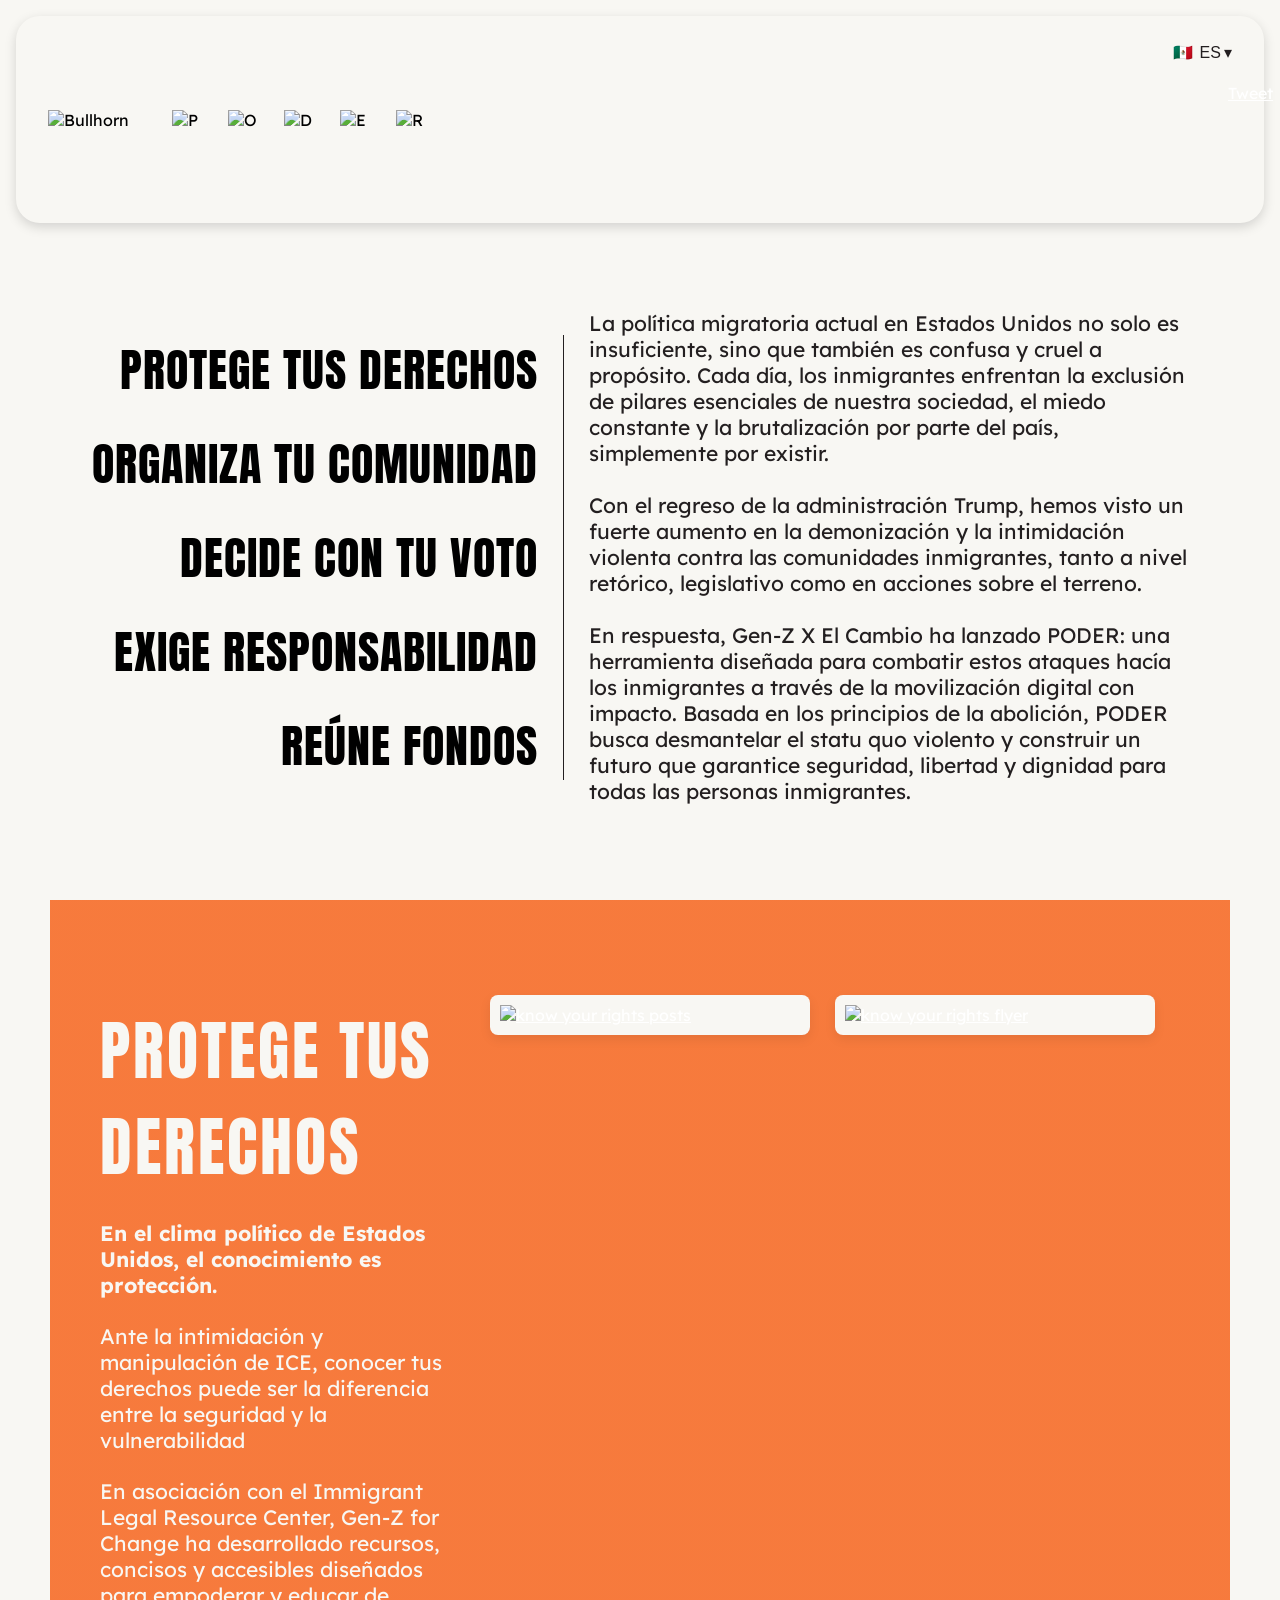
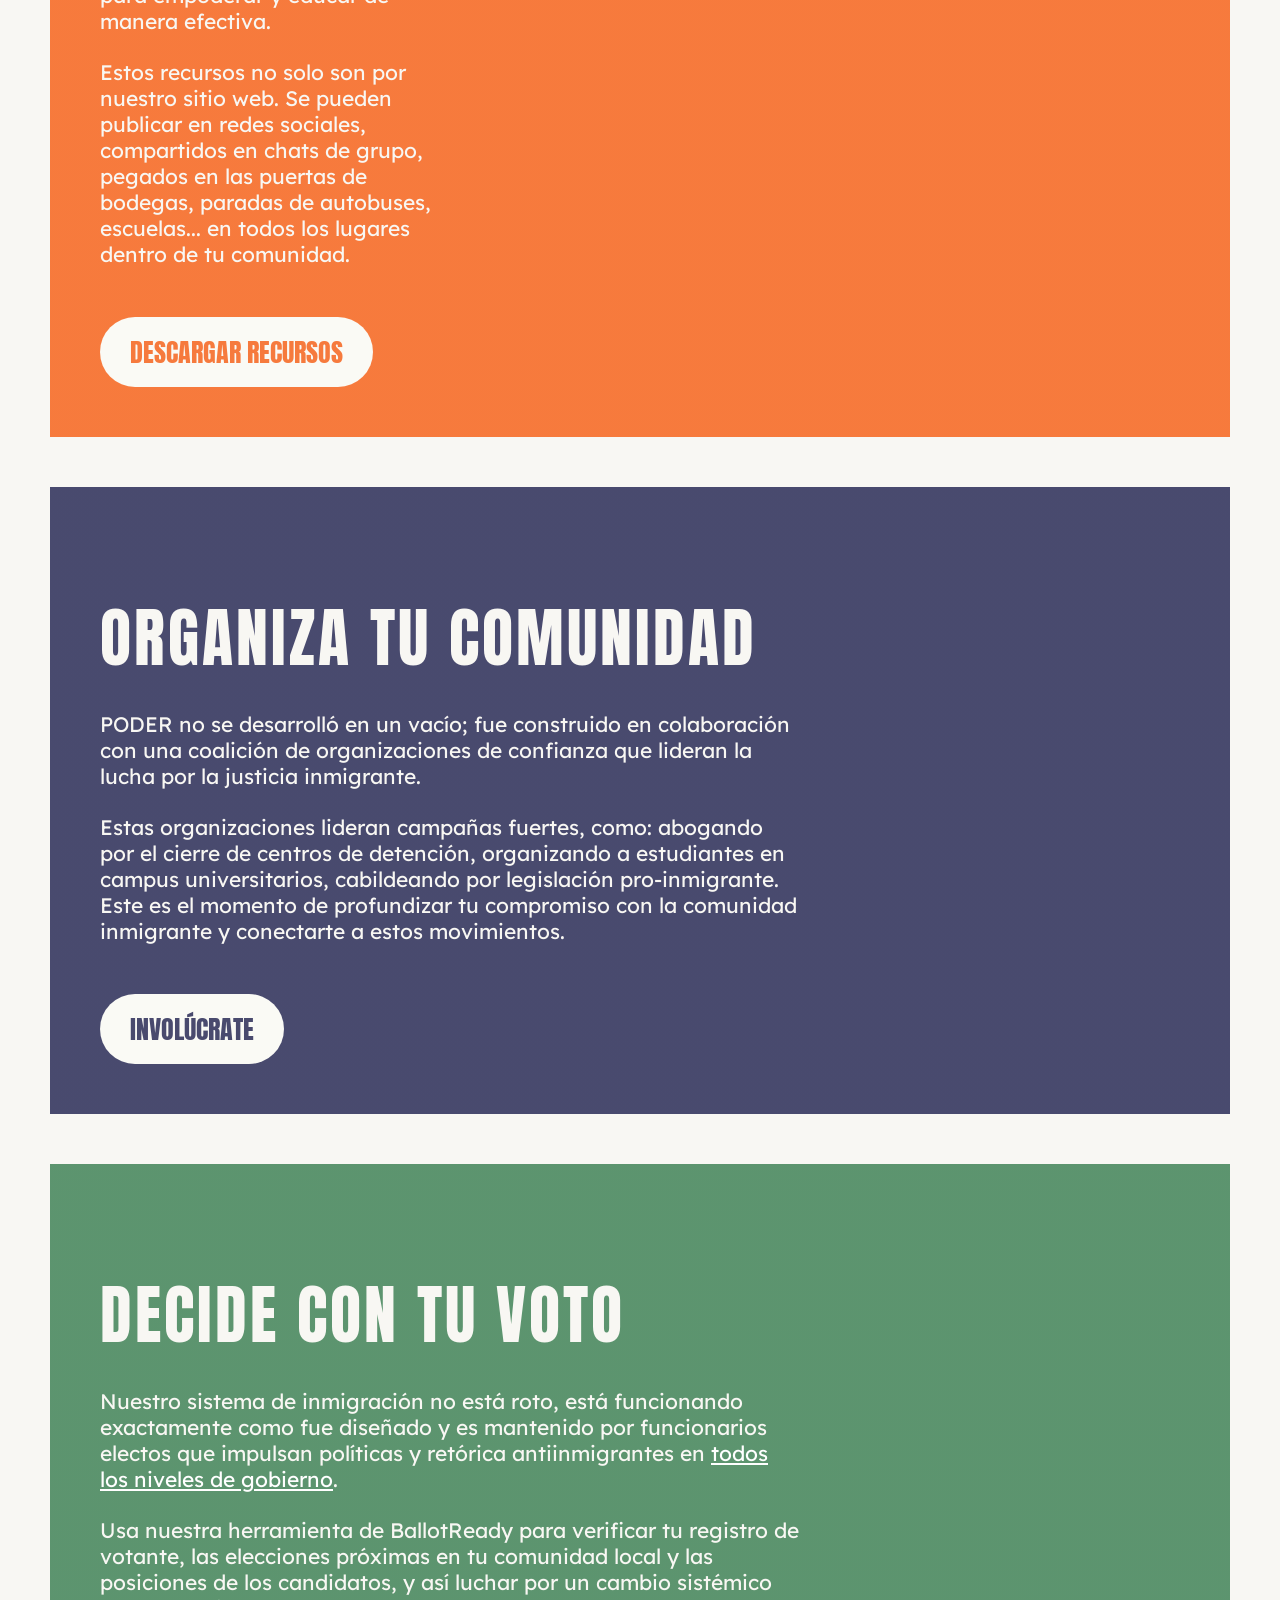
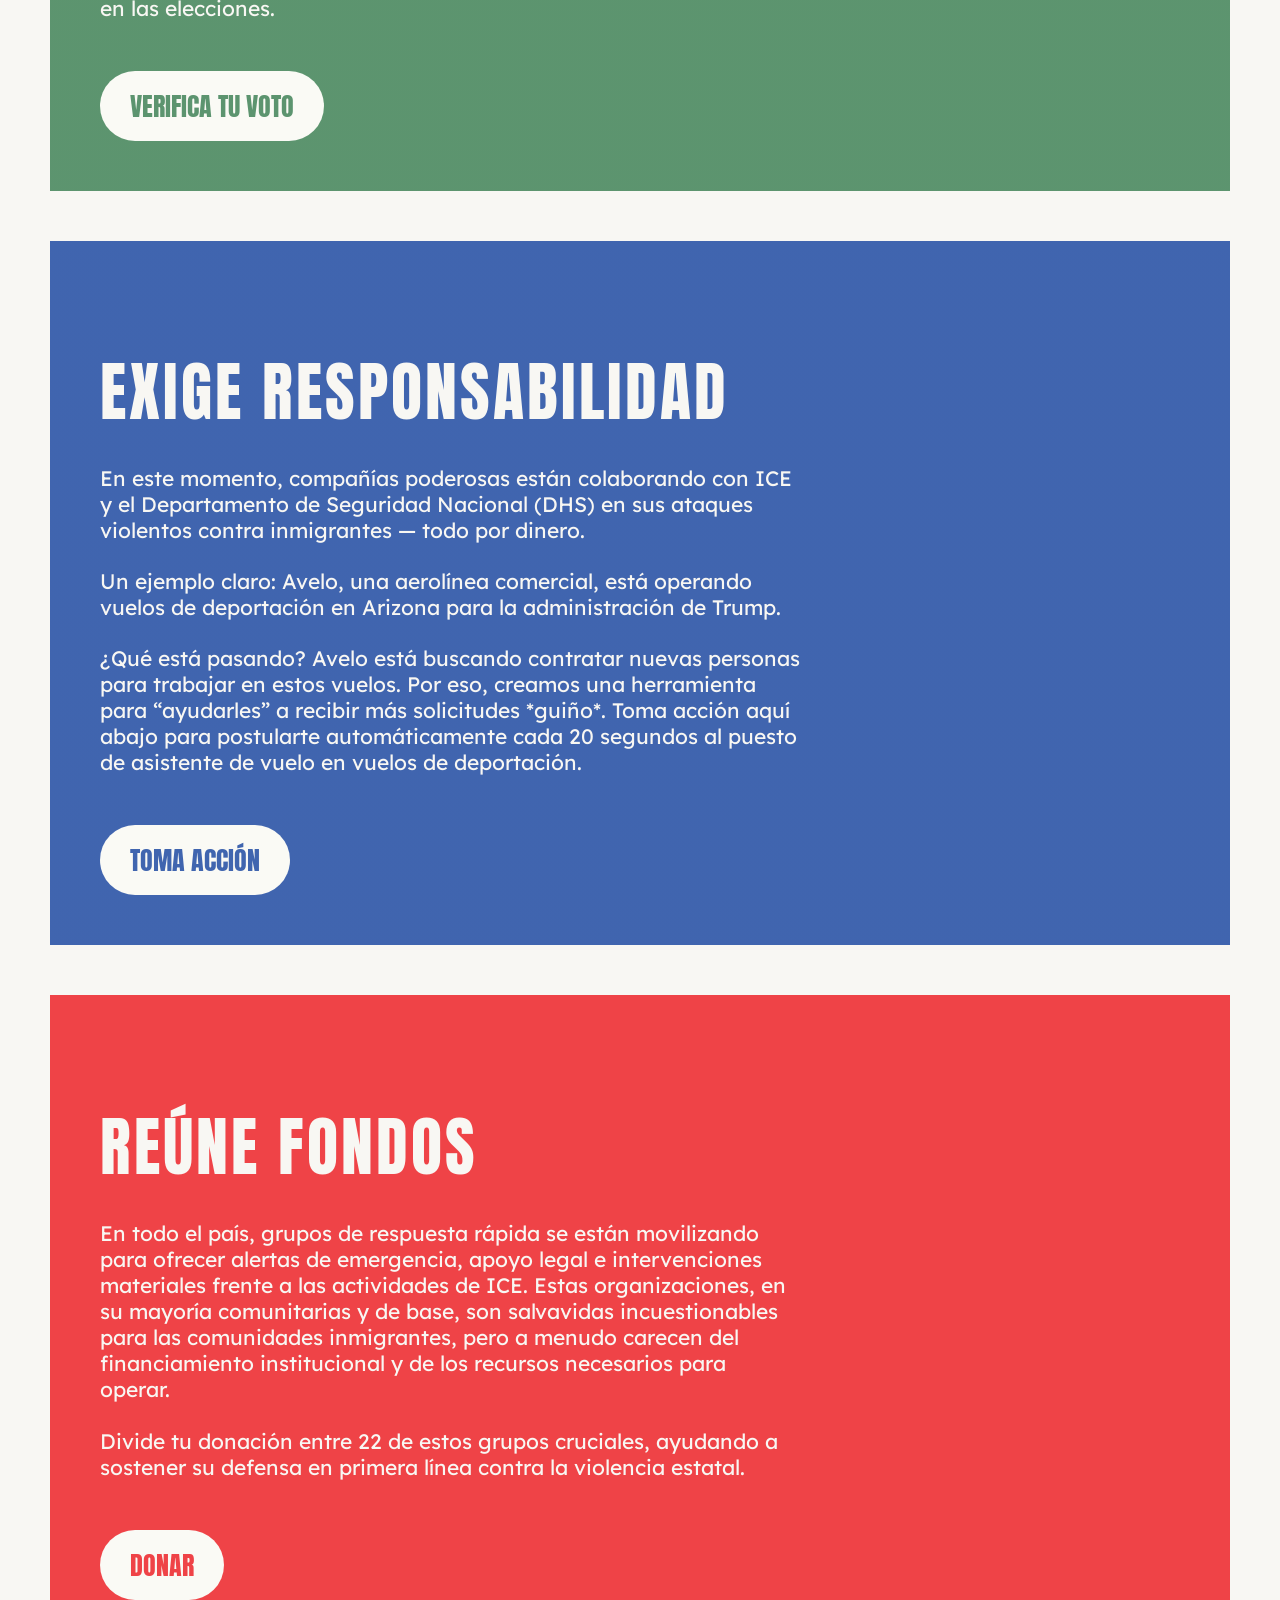
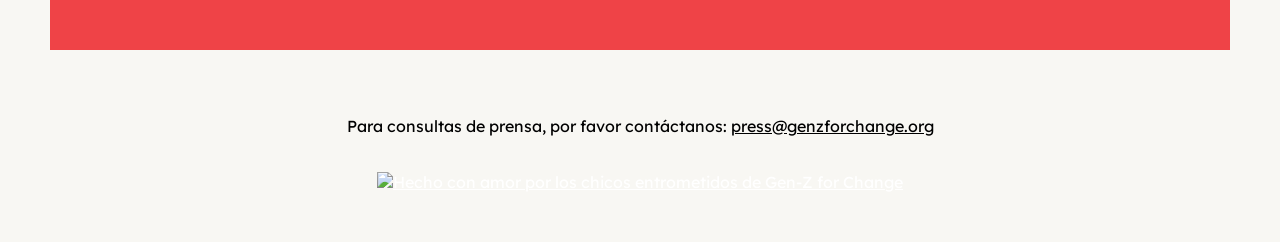
==== es/index.html @ 6f38f58f "🔃😛 the final countdown" ====
<!DOCTYPE html>
<html lang="es">
  <head>
    <!-- Google tag (gtag.js) -->
    <script
      async
      src="https://www.googletagmanager.com/gtag/js?id=G-34WLTHFXXQ"
    ></script>
    <script>
      window.dataLayer = window.dataLayer || [];
      function gtag() {
        dataLayer.push(arguments);
      }
      gtag("js", new Date());

      gtag("config", "G-34WLTHFXXQ");
    </script>
    <meta charset="UTF-8" />
    <title>
      PODER - Una Herramienta Creada Por Gen-Z X El Cambio
    </title>
    <meta
      name="title"
      content="PODER - Una Herramienta Creada Por Gen-Z X El Cambio"
    />
    <meta
      name="description"
      content="Gen-Z for Change’s FIGHT Toolkit empowers you to combat oppressive U.S. immigration policies—fund rapid-response groups, learn your rights, register to vote, and hold institutions accountable."
    />

    <!-- Open Graph / Facebook -->
    <meta property="og:type" content="website" />
    <meta property="og:url" content="https://gz4c.org/fight/es" />
    <meta
      property="og:title"
      content="PODER - Una Herramienta Creada Por Gen-Z X El Cambio"
    />
    <meta
      property="og:description"
      content="Gen-Z for Change’s FIGHT Toolkit empowers you to combat oppressive U.S. immigration policies—fund rapid-response groups, learn your irights, register to vote, and hold institutions accountable."
    />
    <meta
      property="og:image"
      content="https://cdn.glitch.global/859e2062-945b-4f6d-a3dc-96c31891dcad/FIGHT_ShareCard.png?v=1746629996485"
    />

    <!-- Twitter -->
    <meta
      property="twitter:card"
      content="https://cdn.glitch.global/859e2062-945b-4f6d-a3dc-96c31891dcad/FIGHT_ShareCard.png?v=1746629996485"
    />
    <meta
      property="twitter:url"
      content="https://gz4c.org/fight/es"
      property="twitter:title"
      content="PODER - Una Herramienta Creada Por Gen-Z X El Cambio"
    />
    <meta
      property="twitter:description"
      content="Gen-Z for Change’s FIGHT Toolkit empowers you to combat oppressive U.S. immigration policies—fund rapid-response groups, learn your rights, register to vote, and hold institutions accountable."
    />
    <meta
      property="twitter:image"
      content="https://cdn.glitch.global/859e2062-945b-4f6d-a3dc-96c31891dcad/FIGHT_ShareCard.png?v=1746629996485"
    />
    <link
      rel="icon"
      type="image/x-icon"
      href="https://cdn.glitch.global/859e2062-945b-4f6d-a3dc-96c31891dcad/BullHorn.svg?v=1744859151494"
    />
    <!--     <link rel="alternate" href="https://gz4c-fight.glitch.me/index.html" hreflang="en" />
    <link rel="alternate" href="https://gz4c-fight.glitch.me/es/index.html" hreflang="es" /> -->
    <meta name="viewport" content="width=device-width, initial-scale=1.0" />
    <title>PODER</title>
    <link rel="stylesheet" href="../style.css" />
    <link rel="preconnect" href="https://fonts.googleapis.com" />
    <link rel="preconnect" href="https://fonts.gstatic.com" crossorigin />
    <link
      href="https://fonts.googleapis.com/css2?family=Anton+SC&family=Lexend:wght@100..900&display=swap"
      rel="stylesheet"
    />
  </head>
  <body>
    <div class="header-wrapper" id="header">
      <header class="site-header">
        <div class="logo-group">
          <img
            class="bullhorn"
            src="https://cdn.glitch.global/859e2062-945b-4f6d-a3dc-96c31891dcad/BullHorn.svg?v=1744859151494"
            alt="Bullhorn"
            onclick="scrollToSection('frame main-frame')"
          />
          <img
            class="letter-P"
            src="https://cdn.glitch.global/859e2062-945b-4f6d-a3dc-96c31891dcad/P.svg?v=1746474893372"
            alt="P"
            data-hover-src="https://cdn.glitch.global/859e2062-945b-4f6d-a3dc-96c31891dcad/OrangeP.svg?v=1746474922130"
            onmouseover="this.src = this.dataset.hoverSrc"
            onmouseout="this.src = 'https://cdn.glitch.global/859e2062-945b-4f6d-a3dc-96c31891dcad/P.svg?v=1746474893372'"
            onclick="scrollToSection('invoke')"
          />
          <img
            class="letter-O"
            src="https://cdn.glitch.global/859e2062-945b-4f6d-a3dc-96c31891dcad/O.svg?v=1746474901384"
            alt="O"
            data-hover-src="https://cdn.glitch.global/859e2062-945b-4f6d-a3dc-96c31891dcad/PurpleO.svg?v=1746474926704"
            onmouseover="this.src = this.dataset.hoverSrc"
            onmouseout="this.src = 'https://cdn.glitch.global/859e2062-945b-4f6d-a3dc-96c31891dcad/O.svg?v=1746474901384'"
            onclick="scrollToSection('action')"
          />
          <img
            class="letter-D"
            src="https://cdn.glitch.global/859e2062-945b-4f6d-a3dc-96c31891dcad/D.svg?v=1746474907354"
            alt="D"
            data-hover-src="https://cdn.glitch.global/859e2062-945b-4f6d-a3dc-96c31891dcad/GreenD.svg?v=1746474931537"
            onmouseover="this.src = this.dataset.hoverSrc"
            onmouseout="this.src = 'https://cdn.glitch.global/859e2062-945b-4f6d-a3dc-96c31891dcad/D.svg?v=1746474907354'"
            onclick="scrollToSection('gotv')"
          />
          <img
            class="letter-E"
            src="https://cdn.glitch.global/859e2062-945b-4f6d-a3dc-96c31891dcad/E.svg?v=1746474909901"
            alt="E"
            data-hover-src="https://cdn.glitch.global/859e2062-945b-4f6d-a3dc-96c31891dcad/BlueE.svg?v=1746474934521"
            onmouseover="this.src = this.dataset.hoverSrc"
            onmouseout="this.src = 'https://cdn.glitch.global/859e2062-945b-4f6d-a3dc-96c31891dcad/E.svg?v=1746474909901'"
            onclick="scrollToSection('hold')"
          />
          <img
            class="letter-R"
            src="https://cdn.glitch.global/859e2062-945b-4f6d-a3dc-96c31891dcad/R.svg?v=1746474918040"
            alt="R"
            data-hover-src="https://cdn.glitch.global/859e2062-945b-4f6d-a3dc-96c31891dcad/RedR.svg?v=1746474938028"
            onmouseover="this.src = this.dataset.hoverSrc"
            onmouseout="this.src = 'https://cdn.glitch.global/859e2062-945b-4f6d-a3dc-96c31891dcad/R.svg?v=1746474918040'"
            onclick="scrollToSection('fundraise')"
          />
        </div>
        <div class="header-actions">
          <div class="language-dropdown">
            <button class="lang-btn">
              <span class="flag-emoji">🇲🇽</span> ES <span class="arrow">▾</span>
            </button>
            <ul class="lang-menu">
              <li>
                <a href="https://gz4c.org/fight/">
                  <span class="flag-emoji">🇺🇸</span> EN
                </a>
              </li>
              <li>
                <a href="https://gz4c.org/fight/es/">
                  <span class="flag-emoji">🇲🇽</span> ES
                </a>
              </li>
            </ul>
          </div>
          <a
            href="https://twitter.com/share?ref_src=twsrc%5Etfw"
            class="twitter-share-button"
            data-text="When the immigrant community is under attack, what do we do? Stand UP, FIGHT Back! The Trump admin wants us to feel powerless as they ramp up cruel detention and deportation campaigns. Today, we say no more! TAKE ACTION with @genzforchange here!"
            data-url="https://gz4c.org/fight/"
            data-show-count="false"
            >Tweet</a
          >
        </div>
        <script
          async
          src="https://platform.twitter.com/widgets.js"
          charset="utf-8"
        ></script>

        <!--         <div class="language-dropdown">
          <button class="lang-btn">
            <span class="flag-emoji">🇺🇸</span> EN <span class="arrow">▾</span>
          </button>
          <ul class="lang-menu">
            <li>
              <a href="https://gz4c.org/FIGHT/"
                ><span class="flag-emoji">🇺🇸</span> EN</a
              >
            </li>
            <li>
              <a href="https://gz4c.org/FIGHT/es/"
                ><span class="flag-emoji">🇲🇽</span> ES</a
              >
            </li>
          </ul>
        </div>
 <a
            href="https://twitter.com/share?ref_src=twsrc%5Etfw"
            class="twitter-share-button"
            data-text="When the immigrant community is under attack, what do we do? Stand UP, FIGHT Back! The Trump admin wants us to feel powerless as they ramp up cruel detention and deportation campaigns. Today, we say no more! TAKE ACTION with @genzforchange here!"
            data-url="https://gz4c.org/FIGHT/"
            data-show-count="false"
            >Tweet</a
          >
        <script
          async
          src="https://platform.twitter.com/widgets.js"
          charset="utf-8"
        ></script> -->
      </header>
    </div>

    <!-- Intro -->
    <section class="frame main-frame">
      <div class="main-content">
        <nav class="fight-subtitle">
          <span
            data-color="#ef6c00"
            onclick="scrollToSection('invoke', this); this.style.color = this.getAttribute('data-color');"
            style="color: #000"
            onmouseover="this.style.color = this.getAttribute('data-color')"
            onmouseout="this.style.color = '#000'"
            >PROTEGE TUS DERECHOS</span
          >
          <span
            data-color="#4527a0"
            onclick="scrollToSection('action', this); this.style.color = this.getAttribute('data-color');"
            style="color: #000"
            onmouseover="this.style.color = this.getAttribute('data-color')"
            onmouseout="this.style.color = '#000'"
            >ORGANIZA TU COMUNIDAD</span
          >
          <span
            data-color="#43a047"
            onclick="scrollToSection('gotv', this); this.style.color = this.getAttribute('data-color');"
            style="color: #000"
            onmouseover="this.style.color = this.getAttribute('data-color')"
            onmouseout="this.style.color = '#000'"
            >DECIDE CON TU VOTO</span
          >
          <span
            data-color="#1565c0"
            onclick="scrollToSection('hold', this); this.style.color = this.getAttribute('data-color');"
            style="color: #000"
            onmouseover="this.style.color = this.getAttribute('data-color')"
            onmouseout="this.style.color = '#000'"
            >EXIGE RESPONSABILIDAD</span
          >
          <span
            data-color="#c62828"
            onclick="scrollToSection('fundraise', this); this.style.color = this.getAttribute('data-color');"
            style="color: #000"
            onmouseover="this.style.color = this.getAttribute('data-color')"
            onmouseout="this.style.color = '#000'"
            >REÚNE FONDOS</span
          >
        </nav>
        <div class="fight-blurb">
          <p>
            La política migratoria actual en Estados Unidos no solo es
            insuficiente, sino que también es confusa y cruel a propósito. Cada
            día, los inmigrantes enfrentan la exclusión de pilares esenciales de
            nuestra sociedad, el miedo constante y la brutalización por parte
            del país, simplemente por existir.
            <br /><br />
            Con el regreso de la administración Trump, hemos visto un fuerte
            aumento en la demonización y la intimidación violenta contra las
            comunidades inmigrantes, tanto a nivel retórico, legislativo como en
            acciones sobre el terreno.
            <br /><br />
            En respuesta, Gen-Z X El Cambio ha lanzado PODER: una herramienta
            diseñada para combatir estos ataques hacía los inmigrantes a través
            de la movilización digital con impacto. Basada en los principios de
            la abolición, PODER busca desmantelar el statu quo violento y
            construir un futuro que garantice seguridad, libertad y dignidad
            para todas las personas inmigrantes.
          </p>
        </div>
      </div>
    </section>

    <!-- Invoke / PROTEGE -->
    <section id="invoke" class="frame">
      <div class="content-box orange">
        <div class="text-section">
          <h2>Protege tus derechos</h2>
          <p>
            <strong
              >En el clima político de Estados Unidos, el conocimiento es
              protección.</strong
            >
          </p>
          <p>
            Ante la intimidación y manipulación de ICE, conocer tus derechos
            puede ser la diferencia entre la seguridad y la vulnerabilidad
          </p>
          <p>
            En asociación con el Immigrant Legal Resource Center, Gen-Z for
            Change ha desarrollado recursos, concisos y accesibles diseñados
            para empoderar y educar de manera efectiva.
          </p>
          <p>
            Estos recursos no solo son por nuestro sitio web. Se pueden publicar
            en redes sociales, compartidos en chats de grupo, pegados en las
            puertas de bodegas, paradas de autobuses, escuelas... en todos los
            lugares dentro de tu comunidad.
          </p>
          <a
            href="https://drive.google.com/drive/folders/1QSBbFYMlm7ryPnD-LdHbPMPsD9AziS0L?usp=sharing"
          >
            <button class="invoke-button">DESCARGAR RECURSOS</button>
          </a>
        </div>
        <div class="kyr_container">
          <a
            href="https://drive.google.com/drive/folders/1EszO038jMIQ0y-7Qb51uVYTKPdC55j7K?usp=drive_link"
            target="_blank"
            rel="noopener noreferrer"
          >
            <img
              class="kyr_post"
              src="https://cdn.glitch.global/859e2062-945b-4f6d-a3dc-96c31891dcad/1.jpg?v=1746750430513"
              alt="know your rights posts"
            />
          </a>
          <a
            href="https://drive.google.com/drive/folders/1EszO038jMIQ0y-7Qb51uVYTKPdC55j7K?usp=drive_link"
            target="_blank"
            rel="noopener noreferrer"
          >
            <img
              class="kyr_flyer"
              src="https://cdn.glitch.global/859e2062-945b-4f6d-a3dc-96c31891dcad/KYR%20One%20Page_ILRC%20x%20GZ4C_Apr%202025.png?v=1746633522268"
              alt="know your rights flyer"
            />
          </a>
        </div>
      </div>
    </section>

    <!-- Tap-In / ORGANIZA -->
    <section id="action" class="frame">
      <div class="content-box purple">
        <div class="text-section">
          <h2>Organiza tu comunidad</h2>
          <p>
            PODER no se desarrolló en un vacío; fue construido en colaboración
            con una coalición de organizaciones de confianza que lideran la
            lucha por la justicia inmigrante.
          </p>
          <p>
            Estas organizaciones lideran campañas fuertes, como: abogando por el
            cierre de centros de detención, organizando a estudiantes en campus
            universitarios, cabildeando por legislación pro-inmigrante. Este es
            el momento de profundizar tu compromiso con la comunidad inmigrante
            y conectarte a estos movimientos.
          </p>
          <a href="https://gz4c.org/fight/es/t">
            <button class="tap-button">INVOLÚCRATE</button></a
          >
        </div>
      </div>
    </section>

    <!-- GOTV / DECIDE -->
    <section id="gotv" class="frame">
      <div class="content-box green">
        <div class="text-section">
          <h2>Decide con tu voto</h2>
          <p>
            Nuestro sistema de inmigración no está roto, está funcionando
            exactamente como fue diseñado y es mantenido por funcionarios
            electos que impulsan políticas y retórica antiinmigrantes en
            <a
              href="https://www.aclu.org/vote/immigrants-rights"
              target="_blank"
              >todos los niveles de gobierno</a
            >.
          </p>
          <p>
            Usa nuestra herramienta de BallotReady para verificar tu registro de
            votante, las elecciones próximas en tu comunidad local y las
            posiciones de los candidatos, y así luchar por un cambio sistémico
            en las elecciones.
          </p>
          <i></i>
          <a href="https://look2024ward.org/gotv">
            <button class="gotv-button">VERIFICA TU VOTO</button>
          </a>
        </div>
      </div>
    </section>

    <!-- Hold / EXIGE -->
    <section id="hold" class="frame">
      <div class="content-box blue">
        <div class="text-section">
          <h2>Exige responsabilidad</h2>
          <p>
            En este momento, compañías poderosas están colaborando con ICE y el
            Departamento de Seguridad Nacional (DHS) en sus ataques violentos
            contra inmigrantes — todo por dinero.
          </p>
          <p>
            Un ejemplo claro: Avelo, una aerolínea comercial, está operando
            vuelos de deportación en Arizona para la administración de Trump.
          </p>
          <p>
            ¿Qué está pasando? Avelo está buscando contratar nuevas personas
            para trabajar en estos vuelos. Por eso, creamos una herramienta para
            “ayudarles” a recibir más solicitudes *guiño*. Toma acción aquí
            abajo para postularte automáticamente cada 20 segundos al puesto de
            asistente de vuelo en vuelos de deportación.
          </p>
          <a href="https://gz4c.org/fight/es/h">
            <button class="hold-button">TOMA ACCIÓN</button></a
          >
        </div>
      </div>
    </section>

    <!-- Fundraise / REUNE -->
    <section id="fundraise" class="frame">
      <div class="content-box red">
        <div class="text-section">
          <h2>Reúne fondos</h2>
          <p>
            En todo el país, grupos de respuesta rápida se están movilizando
            para ofrecer alertas de emergencia, apoyo legal e intervenciones
            materiales frente a las actividades de ICE. Estas organizaciones, en
            su mayoría comunitarias y de base, son salvavidas incuestionables
            para las comunidades inmigrantes, pero a menudo carecen del
            financiamiento institucional y de los recursos necesarios para
            operar. <br />
            <br />
            Divide tu donación entre 22 de estos grupos cruciales, ayudando a
            sostener su defensa en primera línea contra la violencia estatal.
          </p>
          <a href="https://secure.actblue.com/donate/fight-ice" target="_blank">
            <button class="fund-button">DONAR</button></a
          >
        </div>
      </div>
    </section>

    <footer>
      <p>
        Para consultas de prensa, por favor contáctanos:
        <a href="mailto:press@genzforchange.org." class="foot"
          >press@genzforchange.org</a
        >
      </p>
      <br />
      <a href="https://www.genzforchange.org/" target="_blank">
        <img
          src="https://cdn.glitch.global/859e2062-945b-4f6d-a3dc-96c31891dcad/meddlingkids.png?v=1744848850367"
          alt="Hecho con amor por los chicos entrometidos de Gen-Z for Change"
        />
      </a>
    </footer>
    <script src="script.js"></script>
  </body>
</html>
---- style.css ----
@import url("https://fonts.googleapis.com/css2?family=Anton+SC&family=Lexend:wght@100..900&display=swap");

/* ─────────────────────────────────────────────── */
/* BASE STYLES */

html,
body {
  font-family: "Lexend", sans-serif;
  margin: 0;
  padding: 0;
  box-sizing: border-box;
  background: #f8f7f3;
  scroll-behavior: smooth;
  overflow: visible;
}

.lexend {
  font-family: "Lexend", sans-serif;
  font-style: normal;
  font-optical-sizing: auto;
}

.anton-sc-regular,
.main-title,
.fight-subtitle,
.text-section h2 {
  font-family: "Anton SC", sans-serif;
  font-style: normal;
  font-weight: 400;
}

a {
  color: white;
}

.foot {
  color: black;
}

/* ─────────────────────────────────────────────── */
/* HEADER SECTION */

.header-wrapper {
  padding: 1rem;
  position: sticky;
  top: 0;
  z-index: 1000;
}

.site-header {
  max-width: 1200px;
  height: 175px;
  margin: 0 auto;
  display: flex;
  flex-wrap: wrap;
  align-items: center;
  gap: 1rem;
  padding: 1rem 2rem;
  border-radius: 24px;
  background: url("https://cdn.glitch.global/859e2062-945b-4f6d-a3dc-96c31891dcad/white-crinkled-paper-texture-background.jpg?v=1744848869879")
    no-repeat center / cover;
  box-shadow: 0 4px 12px rgba(0, 0, 0, 0.15);
}

.after-scroll {
  background-color: transparent;
  /*   transition: background-color 0.2s ease; */
}

/*    FAILED STICKY TEST    */
/* .after-scroll .site-header {
  height: 100px;
  transition: height 0.2s ease-in-out;
}

.after-scroll .logo-group {
  transform: scale(0.5);
  transition: transform 0.2s ease-in-out;
} */

.bullhorn {
  flex: 0 0 auto;
  width: 10vw;
  max-width: 200px;
  min-width: 100px;
  height: auto;
}

/* ─────────────────────────────────────────────── */
/* HEADER ACTIONS */

.header-actions {
  position: absolute;
  top: 1rem;
  right: 1rem;
  display: flex;
  flex-direction: column;
  align-items: flex-end;
  /*   justify-content: flex-start; */
  gap: 20px;
  z-index: 1001;
  margin: 10px;
}

.twitter-share-button {
  position: relative;
  width: 10px;
  margin: 0;
  z-index: 1;
}

.language-dropdown {
  position: relative;
  display: flex;
  align-items: center;
}

/* for some reason it only works when this is here */
.site-header {
  position: relative;
  display: flex;
  flex-wrap: wrap;
  align-items: center;
  justify-content: space-between;
  padding: 1rem 2rem;
  background: url("https://cdn.glitch.global/859e2062-945b-4f6d-a3dc-96c31891dcad/white-crinkled-paper-texture-background.jpg?v=1744848869879")
    no-repeat center / cover;
  border-radius: 24px;
  box-shadow: 0 4px 12px rgba(0, 0, 0, 0.15);
  max-width: 1200px;
  height: 175px;
  margin: 0 auto;
}

/* Language button styles */
.lang-btn {
  background: transparent;
  border: none;
  cursor: pointer;
  display: flex;
  align-items: center;
  color: #231f20;
  font-size: 16px;
  gap: 0.2rem;
}

/* Flag + arrow */
.flag-emoji {
  font-size: 16px;
  margin-right: 3px;
}
.arrow {
  font-size: 16px;
}

/* Dropdown menu */
.lang-menu {
  position: absolute;
  top: 100%;
  right: 0;
  margin-top: 10px;
  padding: 0;
  list-style: none;
  background: #f8f7f3;
  box-shadow: 0 2px 8px rgba(0, 0, 0, 0.1);
  border-radius: 5px;
  display: none;
  white-space: nowrap;
  z-index: 10;
}

.language-dropdown:hover .lang-menu,
.language-dropdown:focus-within .lang-menu {
  display: block;
}

.lang-menu li a {
  display: flex;
  align-items: center;
  padding: 8px;
  color: #231f20;
  text-decoration: none;
  gap: 5px;
}

.lang-menu li a:hover {
  background: #f8f7f3;
}

/* ─────────────────────────────────────────────── */
/* LETTER STYLES */

[class^="letter-"] {
  margin-left: 20px;
  flex: 0 0 auto;
  width: 8vw;
  max-width: 60px;
  min-width: 32px;
  height: auto;
  transition: transform 0.2s ease;
  cursor: pointer;
}

.letter-F {
  width: 50px;
  /*   max-height: 50px !important; */
}
.letter-I {
  width: 20px;
  height: 110px;
}
.letter-G {
  width: 65px;
}
.letter-H {
  width: 55px;
}
.letter-T {
  width: 60px;
}

.letter-P {
  width: 50px;
}
.letter-O {
  width: 50px;
}
.letter-D {
  width: 50px;
}
.letter-E {
  width: 40px !important;
}
.letter-R {
  width: 50px;
}

[class^="letter-"]:hover {
  transform: scale(1.15);
}

.selected {
  transform: scale(1.15);
}

/* ─────────────────────────────────────────────── */
/* RESPONSIVE HEADER */

@media (max-width: 600px) {
  .site-header {
    height: 100px;
    padding: 1rem;
  }

  .bullhorn {
    width: 75px;
    max-width: 150px;
    min-width: 80px;
  }

  [class^="letter-"] {
    margin-left: 3px;
    width: 15vw;
    max-width: 25px;
    min-width: 0;
  }

  .letter-I {
    margin-left: -1px;
    margin-right: -3px;
    height: 50px !important;
  }
  .letter-E {
    margin-bottom: -5px;
    width: 20px !important;
    height: 60px;
  }
  .letter-F {
    width: 20px !important;
  }
  .kyr_container img {
    width: 200px;
  }
}

/* ─────────────────────────────────────────────── */
/* FRAME SECTION */

.frame {
  min-height: 100px;
  padding: 50px;
  display: flex;
  justify-content: center;
  align-items: center;
  scroll-snap-align: start;
  position: relative;
  z-index: 1;
  scroll-margin-top: 220px;
}

.main-frame {
  padding: 150px 0;
  display: flex;
  flex-direction: column;
  text-align: center;
  z-index: 0;
  background: linear-gradient(
      rgba(248, 247, 243, 0.75),
      rgba(248, 247, 243, 0.75)
    ),
    url("https://cdn.glitch.global/859e2062-945b-4f6d-a3dc-96c31891dcad/squared-paper-texture.jpg?v=1744862407631")
      no-repeat center / cover;
  margin-top: -100px;
}

/* ─────────────────────────────────────────────── */
/* CONTENT SECTIONS */

.main-content {
  display: flex;
  flex-wrap: wrap;
  gap: 25px;
  max-width: 1200px;
  margin: 0 auto;
  align-items: center;
  justify-content: space-between;
}

.main-title {
  font-size: 89px;
  color: #231f20;
  letter-spacing: 5px;
  padding-left: 50px;
}

.fight-subtitle {
  font-size: 46px;
  color: #231f20;
  text-transform: uppercase;
  letter-spacing: 1px;
  text-align: right;
  flex: 1 1 300px;
  padding-right: 25px;
  border-right: 1px solid #231f20;
  display: flex;
  flex-direction: column;
  gap: 25px;
  cursor: pointer;
}

.fight-subtitle span {
  transition: color 0.3s;
}

.fight-blurb {
  font-size: 21px;
  color: #231f20;
  flex: 1 1 600px;
  text-align: left;
  max-width: 600px;
  margin-top: 0;
}

.content-box {
  width: 100%;
  padding: 50px;
  display: flex;
  flex-wrap: wrap;
  justify-content: space-between;
  color: #f8f7f3;
  margin: -125px 0 75px;
}

.text-section {
  flex: 1;
  width: 300px;
}

.text-section h2 {
  font-size: 64px;
  letter-spacing: 3px;
  text-transform: uppercase;
  margin-bottom: 25px;
}

.text-section p {
  font-size: 21px;
  margin-bottom: 25px;
  max-width: 700px;
}

mark {
  background-color: #ef4347;
  color: #f8f7f3;
  padding: 3px;
  line-height: 1;
}

/* ─────────────────────────────────────────────── */
/* RESPONSIVE CONTENT */
@media (max-width: 600px) {
  .main-content {
    display: flex;
    flex-wrap: wrap;
    gap: 25px;
    max-width: 1200px;
    margin: 50px;
    align-items: center;
    justify-content: space-between;
  }

  .fight-subtitle {
    /*     font-size: 34px; */
    font-size: 22px;
    color: #231f20;
    text-transform: uppercase;
    letter-spacing: 1px;
    text-align: right;
    flex: 1 1 300px;
    padding-right: 25px;
    border-right: 1px solid #231f20;
    display: flex;
    flex-direction: column;
    gap: 10px;
    cursor: pointer;
  }

  .fight-blurb {
    font-size: 16px;
    color: #231f20;
    flex: 1 1 600px;
    text-align: left;
    max-width: 600px;
    margin-top: 0;
  }

  .text-section h2 {
    font-size: 34px;
    letter-spacing: 1px;
    text-transform: uppercase;
    margin-bottom: 25px;
  }

  .text-section p {
    font-size: 16px;
    margin-bottom: 0px;
    max-width: 700px;
  }
}
/* ─────────────────────────────────────────────── */
/* GRID */

.grid-box {
  display: grid;
  gap: 25px;
}

.grid-6 {
  grid-template-columns: repeat(3, 100px);
  grid-template-rows: repeat(2, 100px);
}

.grid-4 {
  grid-template-columns: repeat(2, 100px);
  grid-template-rows: repeat(2, 100px);
}

/* ─────────────────────────────────────────────── */
/* BUTTONS */

.grid-box a,
.custom-button {
  background: #f8f7f3;
  font-family: "Lexend", sans-serif;
  font-size: 16px;
  border: 2px solid #231f20;
  color: #231f20;
  text-align: center;
  display: flex;
  align-items: center;
  justify-content: center;
  text-decoration: none;
  transition: 0.3s;
  cursor: pointer;
  border-radius: 25px;
}

.fund-button {
  display: inline-block;
  max-width: 600px;
  background: #fafaf5;
  color: #ef4347;
  font-family: "Anton SC", sans-serif;
  font-size: 26px;
  padding: 15px 30px;
  border-radius: 50px;
  border: none;
  cursor: pointer;
  transition: background-color 0.2s ease;
  margin-top: 25px;
}

.fund-button:hover {
  background-color: transparent;
  outline: 3px solid #fafaf5;
  color: #fafaf5;
}

.kyr_container {
  display: flex;
  justify-content: center;
  gap: 25px;
  flex-wrap: wrap;
  padding: 25px;
}

.kyr_post {
  width: 300px;
  background: #f8f7f3;
  padding: 10px;
  border-radius: 8px;
  box-shadow: 0 4px 12px rgba(0, 0, 0, 0.08);
  display: block;
  margin: 20px auto;
  transition: transform 0.2s ease, box-shadow 0.2s ease;
}

.kyr_post:hover {
  transform: scale(1.02);
  box-shadow: 0 6px 16px rgba(0, 0, 0, 0.12);
}

.kyr_post_spanish {
  width: 300px;
  background: #f8f7f3;
  padding: 10px;
  border-radius: 8px;
  box-shadow: 0 4px 12px rgba(0, 0, 0, 0.08);
  display: block;
  margin: 20px auto;
  transition: transform 0.2s ease, box-shadow 0.2s ease;
}

.kyr_post_spanish:hover {
  transform: scale(1.02);
  box-shadow: 0 6px 16px rgba(0, 0, 0, 0.12);
}

.kyr_flyer {
  width: 300px;
  background: #f8f7f3;
  padding: 10px;
  border-radius: 8px;
  box-shadow: 0 4px 12px rgba(0, 0, 0, 0.08);
  display: block;
  margin: 20px auto;
  transition: transform 0.2s ease, box-shadow 0.2s ease;
}

.kyr_flyer:hover {
  transform: scale(1.02);
  box-shadow: 0 6px 16px rgba(0, 0, 0, 0.12);
}

/* ─────────────────────────────────────────────── */
/* TEXTURED BACKGROUNDS */

.red {
  background: linear-gradient(rgba(239, 67, 71, 0.5), rgba(239, 67, 71, 0.5)),
    url("https://cdn.glitch.global/859e2062-945b-4f6d-a3dc-96c31891dcad/RedTexture.png?v=1745193146500")
      no-repeat center / cover;
  background-color: #ef4347;
}

.orange {
  background: linear-gradient(rgba(246, 122, 61, 0.5), rgba(246, 122, 61, 0.5)),
    url("https://cdn.glitch.global/859e2062-945b-4f6d-a3dc-96c31891dcad/OrangeTexture.png?v=1745193430524")
      no-repeat center / cover;
  background-color: #f67a3d;
}

.green {
  background: linear-gradient(rgba(92, 148, 111, 0.5), rgba(92, 148, 111, 0.5)),
    url("https://cdn.glitch.global/859e2062-945b-4f6d-a3dc-96c31891dcad/GreenTexture.png?v=1745193618861")
      no-repeat center / cover;
  background-color: #5c946f;
}

.blue {
  background: linear-gradient(rgba(64, 101, 175, 0.5), rgba(64, 101, 175, 0.5)),
    url("https://cdn.glitch.global/859e2062-945b-4f6d-a3dc-96c31891dcad/BlueBackground.png?v=1745193617054")
      no-repeat center / cover;
  background-color: #4065af;
}

.purple {
  background: linear-gradient(rgba(73, 74, 110, 0.5), rgba(73, 74, 110, 0.5)),
    url("https://cdn.glitch.global/859e2062-945b-4f6d-a3dc-96c31891dcad/PurpleBackground.png?v=1745193649120")
      no-repeat center / cover;
  background-color: #494a6e;
}

/* ─────────────────────────────────────────────── */
/* FOOTER */

footer {
  background: url("https://cdn.glitch.global/859e2062-945b-4f6d-a3dc-96c31891dcad/AdobeStock_315826297.jpeg?v=1744850684178")
    no-repeat center / cover;
  text-align: center;
  font-size: 16px;
  padding: 100px 50px 50px;
  margin-top: -175px;
  position: relative;
  z-index: 0;
}

footer img {
  width: 25%;
}

@media (max-width: 600px) {
  footer img {
    width: 100%;
  }
}

/* ─────────────────────────────────────────────── */
/* FUNDRAISE SECTION */

.fundraise-container {
  display: grid;
  gap: 24px;
  align-items: start;
  padding: 60px;
  grid-template-columns: repeat(auto-fit, minmax(300px, 1fr));
}

.fundraise-text {
  color: #fafaf5;
}

.fundraise-text h2 {
  font-family: "Anton SC", sans-serif;
  font-size: 64px;
  letter-spacing: 3px;
  text-transform: uppercase;
  margin-bottom: 16px;
}

.fundraise-text p {
  font-size: 18px;
  line-height: 1.4;
  margin-bottom: 24px;
}

.invoke-button {
  display: inline-block;
  max-width: 600px;
  background: #fafaf5;
  color: #f67a3d;
  font-family: "Anton SC", sans-serif;
  font-size: 26px;
  padding: 15px 30px;
  border-radius: 50px;
  border: none;
  cursor: pointer;
  transition: background-color 0.2s ease;
  margin-top: 25px;
}

.invoke-button:hover {
  background-color: transparent;
  outline: solid;
  outline-color: #fafaf5;
  outline-width: 3px;
  color: #fafaf5;
}

.gotv-button {
  display: inline-block;
  max-width: 600px;
  background: #fafaf5;
  color: #5c946f;
  font-family: "Anton SC", sans-serif;
  font-size: 26px;
  padding: 15px 30px;
  border-radius: 50px;
  border: none;
  cursor: pointer;
  transition: background-color 0.2s ease;
  margin-top: 25px;
}

.gotv-button:hover {
  background-color: transparent;
  outline: solid;
  outline-color: #fafaf5;
  outline-width: 3px;
  color: #fafaf5;
}

.hold-button {
  display: inline-block;
  max-width: 600px;
  background: #fafaf5;
  color: #4065af;
  font-family: "Anton SC", sans-serif;
  font-size: 26px;
  padding: 15px 30px;
  border-radius: 50px;
  border: none;
  cursor: pointer;
  transition: background-color 0.2s ease;
  margin-top: 25px;
}

.hold-button:hover {
  background-color: transparent;
  outline: solid;
  outline-color: #fafaf5;
  outline-width: 3px;
  color: #fafaf5;
}

.tap-button {
  display: inline-block;
  max-width: 600px;
  background: #fafaf5;
  color: #494a6e;
  font-family: "Anton SC", sans-serif;
  font-size: 26px;
  padding: 15px 30px;
  border-radius: 50px;
  border: none;
  cursor: pointer;
  transition: background-color 0.2s ease;
  margin-top: 25px;
}

.tap-button:hover {
  background-color: transparent;
  outline: solid;
  outline-color: #fafaf5;
  outline-width: 3px;
  color: #fafaf5;
}

/* ─────────── Grid Layout for Fundraising ─────────── */
.fundraise-bento {
  display: grid;
  gap: 12px;
  grid-template-columns: 1fr 1.5fr 1fr;
  grid-template-rows: auto auto auto;
  grid-template-areas:
    "b1  b2  b3a"
    "b4  b5  b3a"
    "b6  b5  b3b";
}

@media (max-width: 1024px) {
  .fundraise-bento {
    grid-template-columns: repeat(2, 1fr);
    grid-template-rows: auto auto auto auto;
    grid-template-areas:
      "b1   b2"
      "b3a  b3a"
      "b4   b5"
      "b6   b3b";
  }
}

@media (max-width: 600px) {
  .fundraise-bento {
    grid-template-columns: 1fr;
    grid-template-areas:
      "b1"
      "b2"
      "b3a"
      "b4"
      "b5"
      "b6"
      "b3b";
  }
}

/* ─────────── Grid Area Assignments ─────────── */
/* .box1 {
  grid-area: b1;
}
.box2 {
  grid-area: b2;
}
.box3a {
  grid-area: b3a;
}
.box3b {
  grid-area: b3b;
}
.box4 {
  grid-area: b4;
}
.box5 {
  grid-area: b5;
}
.box6 {
  grid-area: b6;
} */

/* ─────────── Bento Box Styling ─────────── */
/* .bento-box {
  background: #fafaf5;
  padding: 25px;
  border-radius: 15px;
  display: flex;
  flex-direction: column;
}

.bento-box.tall {
  justify-content: space-between;
}

.bento-box a {
  display: block;
  margin-bottom: 6px;
  color: #333333;
  text-decoration: none;
  cursor: pointer;
  transition: color 0.2s;
}

.bento-box a:hover,
.bento-box a:focus {
  text-decoration: underline;
  color: #111111;
}
 */
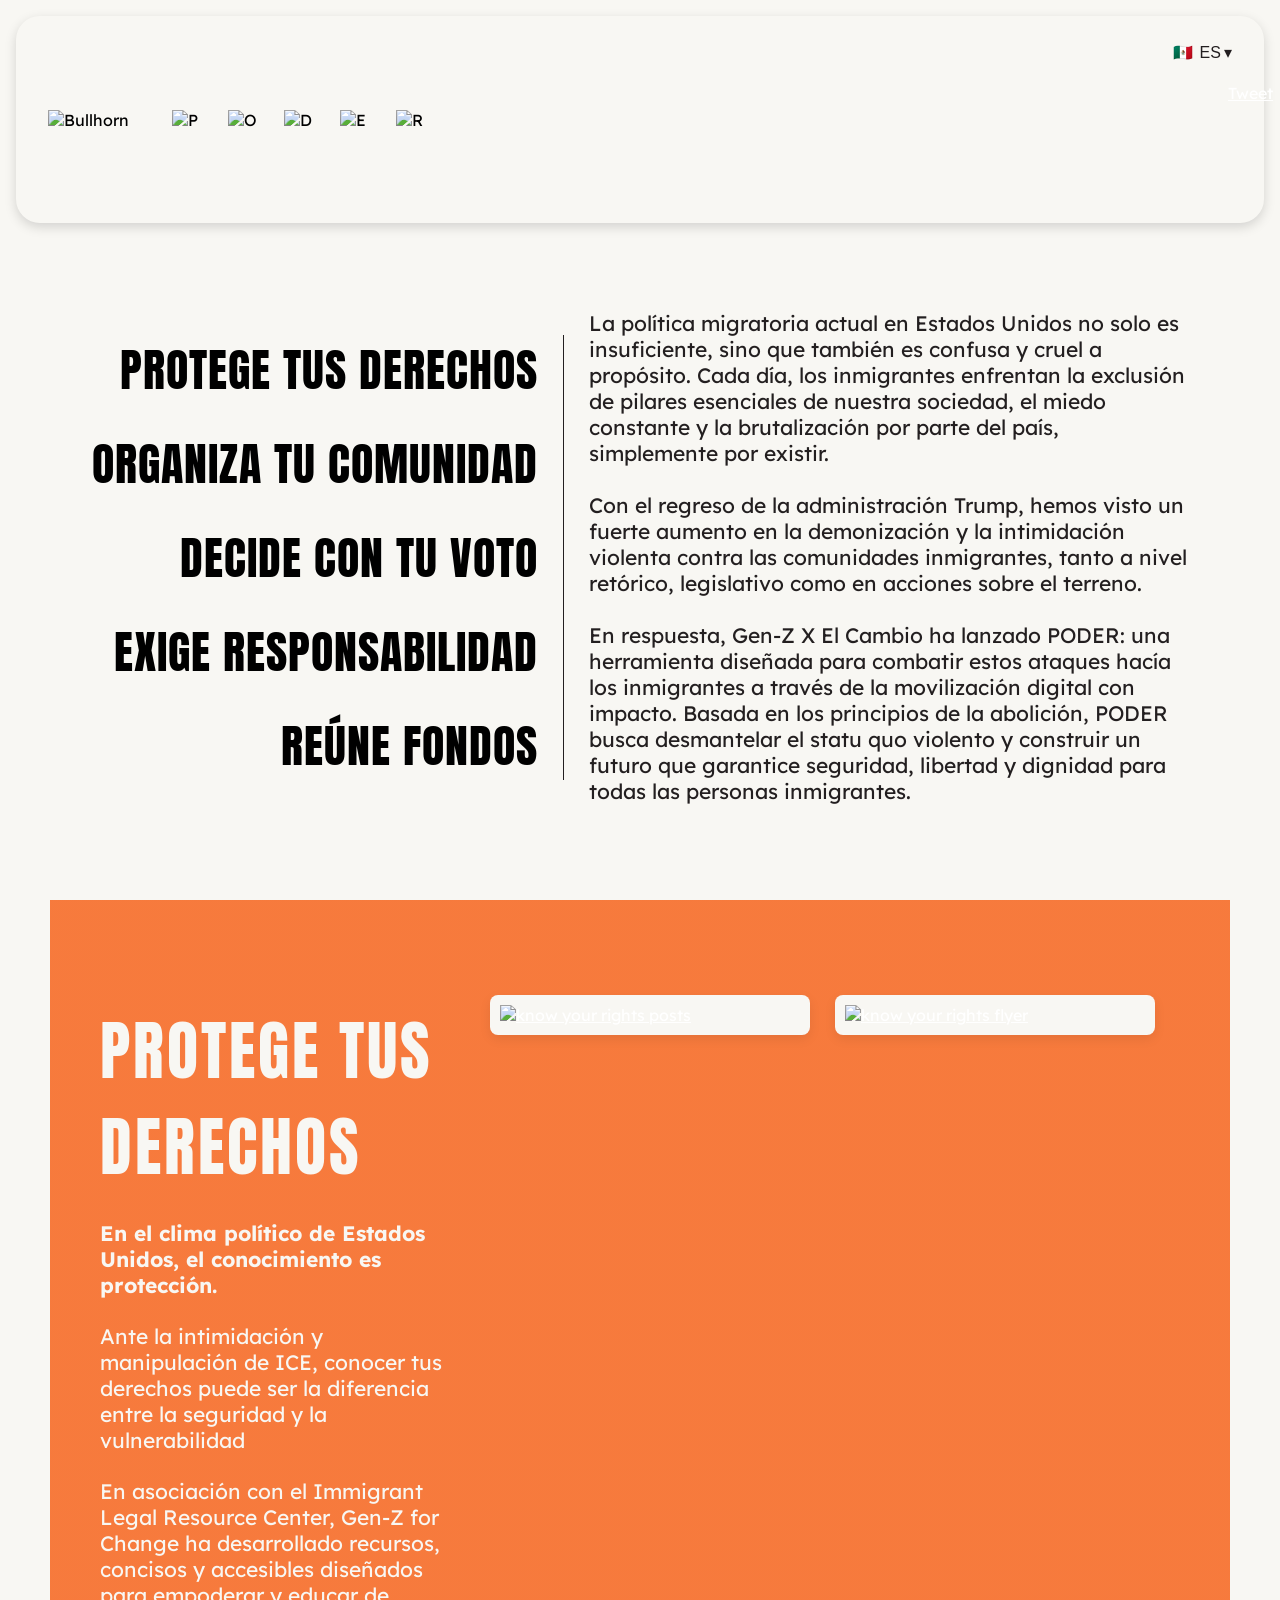
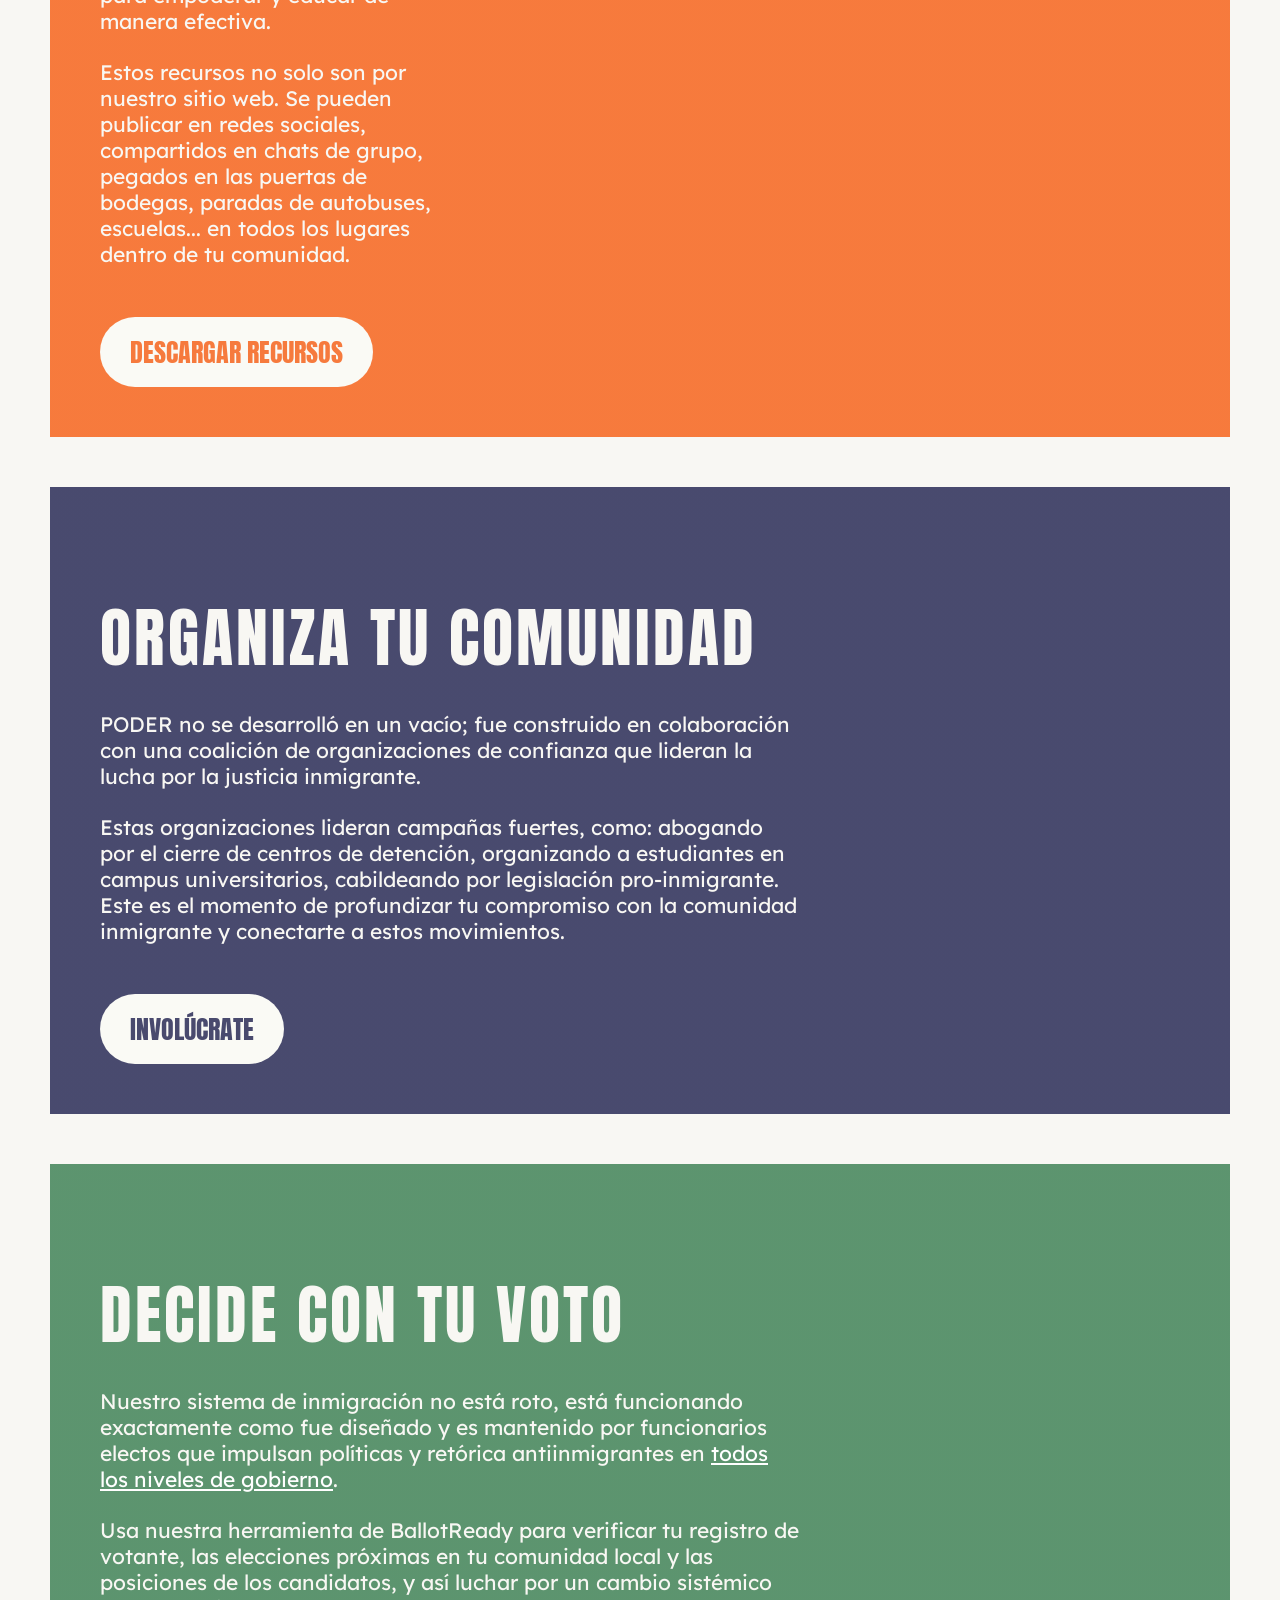
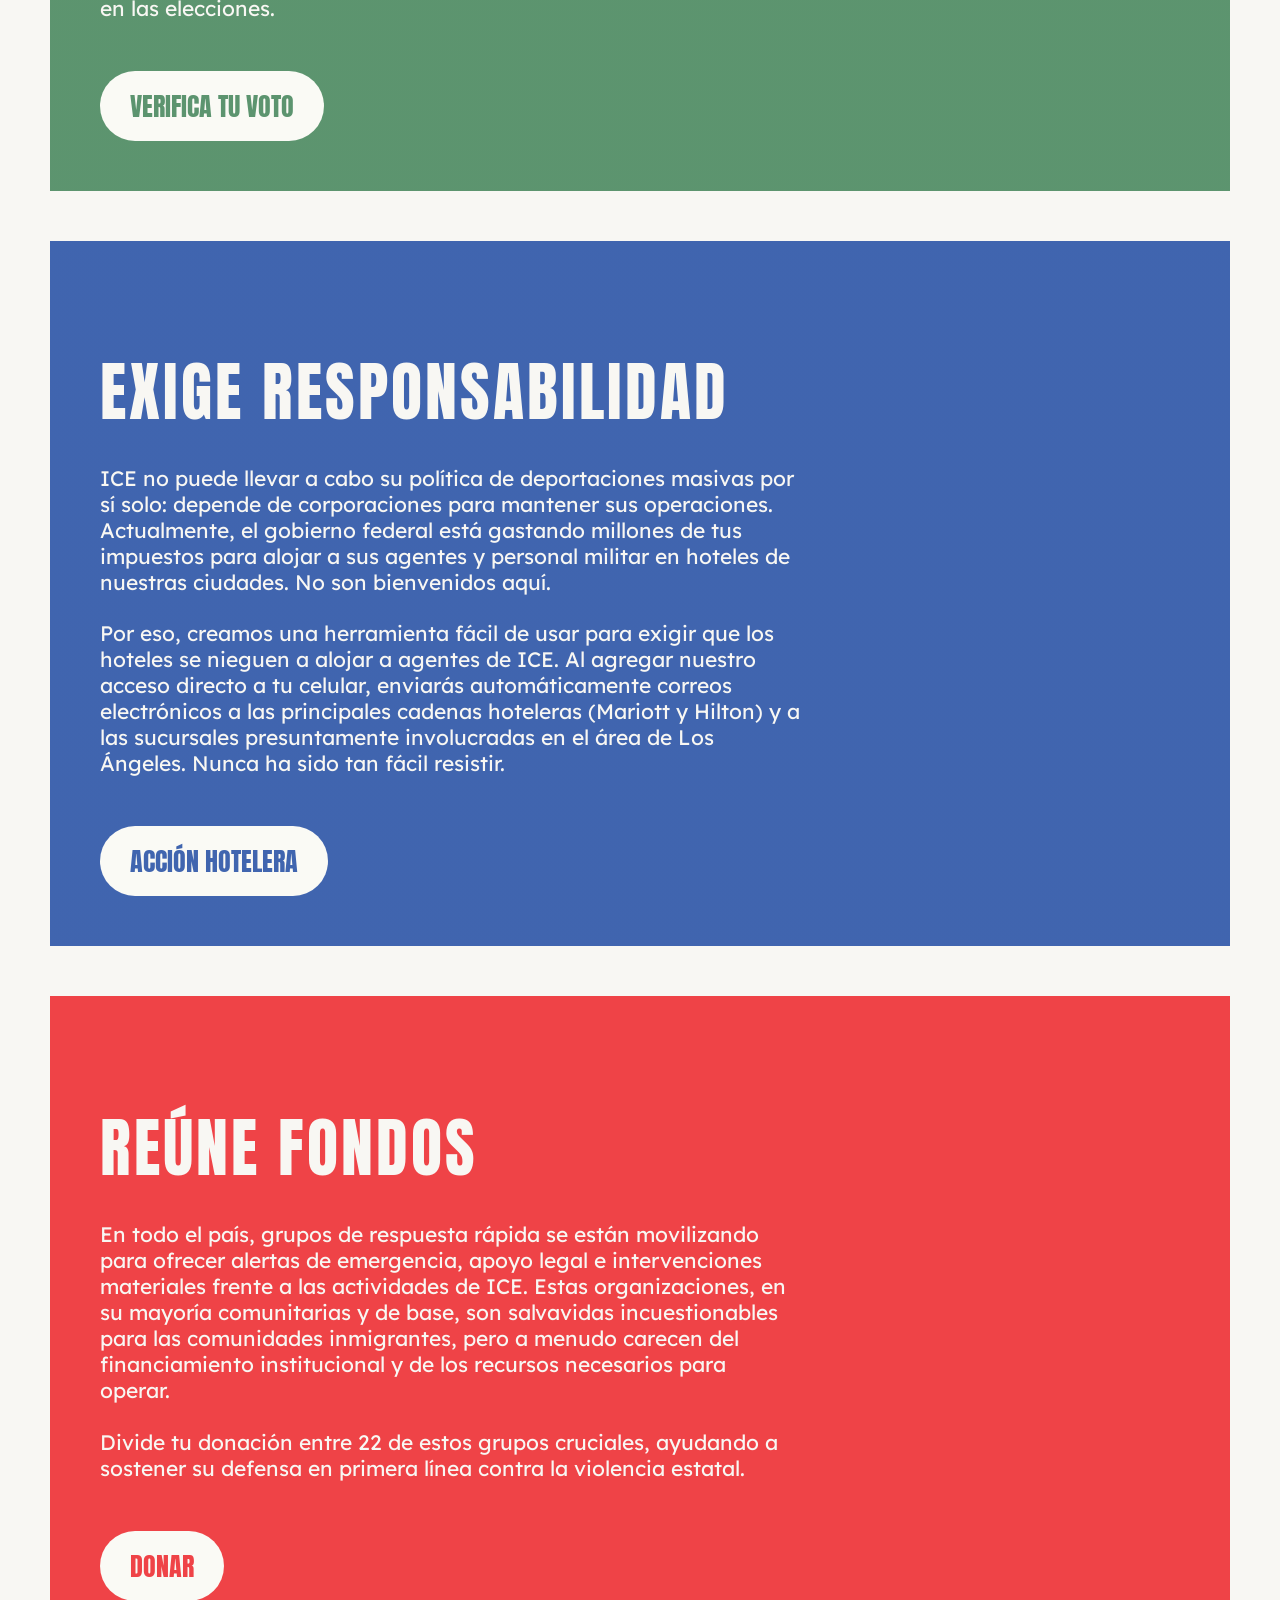
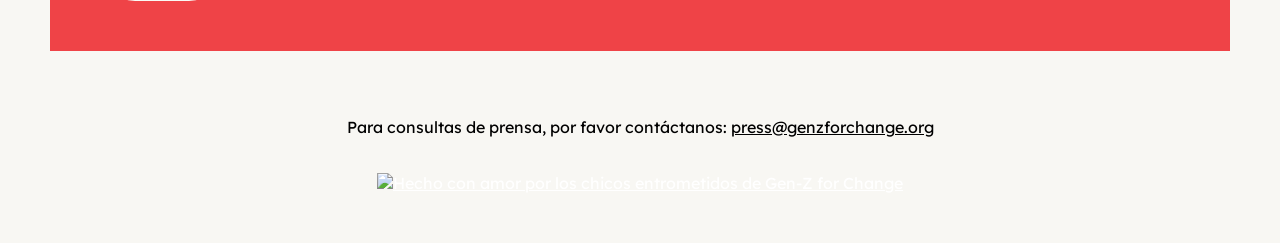
==== commit fc911a8a: "🧊 OUT OF LA 🌎" ====
--- a/es/index.html
+++ b/es/index.html
@@ -16,9 +16,7 @@
       gtag("config", "G-34WLTHFXXQ");
     </script>
     <meta charset="UTF-8" />
-    <title>
-      PODER - Una Herramienta Creada Por Gen-Z X El Cambio
-    </title>
+    <title>PODER - Una Herramienta Creada Por Gen-Z X El Cambio</title>
     <meta
       name="title"
       content="PODER - Una Herramienta Creada Por Gen-Z X El Cambio"
@@ -389,23 +387,22 @@
         <div class="text-section">
           <h2>Exige responsabilidad</h2>
           <p>
-            En este momento, compañías poderosas están colaborando con ICE y el
-            Departamento de Seguridad Nacional (DHS) en sus ataques violentos
-            contra inmigrantes — todo por dinero.
-          </p>
-          <p>
-            Un ejemplo claro: Avelo, una aerolínea comercial, está operando
-            vuelos de deportación en Arizona para la administración de Trump.
-          </p>
-          <p>
-            ¿Qué está pasando? Avelo está buscando contratar nuevas personas
-            para trabajar en estos vuelos. Por eso, creamos una herramienta para
-            “ayudarles” a recibir más solicitudes *guiño*. Toma acción aquí
-            abajo para postularte automáticamente cada 20 segundos al puesto de
-            asistente de vuelo en vuelos de deportación.
-          </p>
-          <a href="https://gz4c.org/fight/es/h">
-            <button class="hold-button">TOMA ACCIÓN</button></a
+            ICE no puede llevar a cabo su política de deportaciones masivas por
+            sí solo: depende de corporaciones para mantener sus operaciones.
+            Actualmente, el gobierno federal está gastando millones de tus
+            impuestos para alojar a sus agentes y personal militar en hoteles de
+            nuestras ciudades. No son bienvenidos aquí.
+          </p>
+          <p>
+            Por eso, creamos una herramienta fácil de usar para exigir que los
+            hoteles se nieguen a alojar a agentes de ICE. Al agregar nuestro
+            acceso directo a tu celular, enviarás automáticamente correos
+            electrónicos a las principales cadenas hoteleras (Mariott y Hilton)
+            y a las sucursales presuntamente involucradas en el área de Los
+            Ángeles. Nunca ha sido tan fácil resistir.
+          </p>
+          <a href="https://gz4c.org/fight/es/hotels">
+            <button class="hold-button">ACCIÓN HOTELERA</button></a
           >
         </div>
       </div>
--- a/style.css
+++ b/style.css
@@ -612,6 +612,7 @@
   margin-top: -175px;
   position: relative;
   z-index: 0;
+  color: black;
 }
 
 footer img {
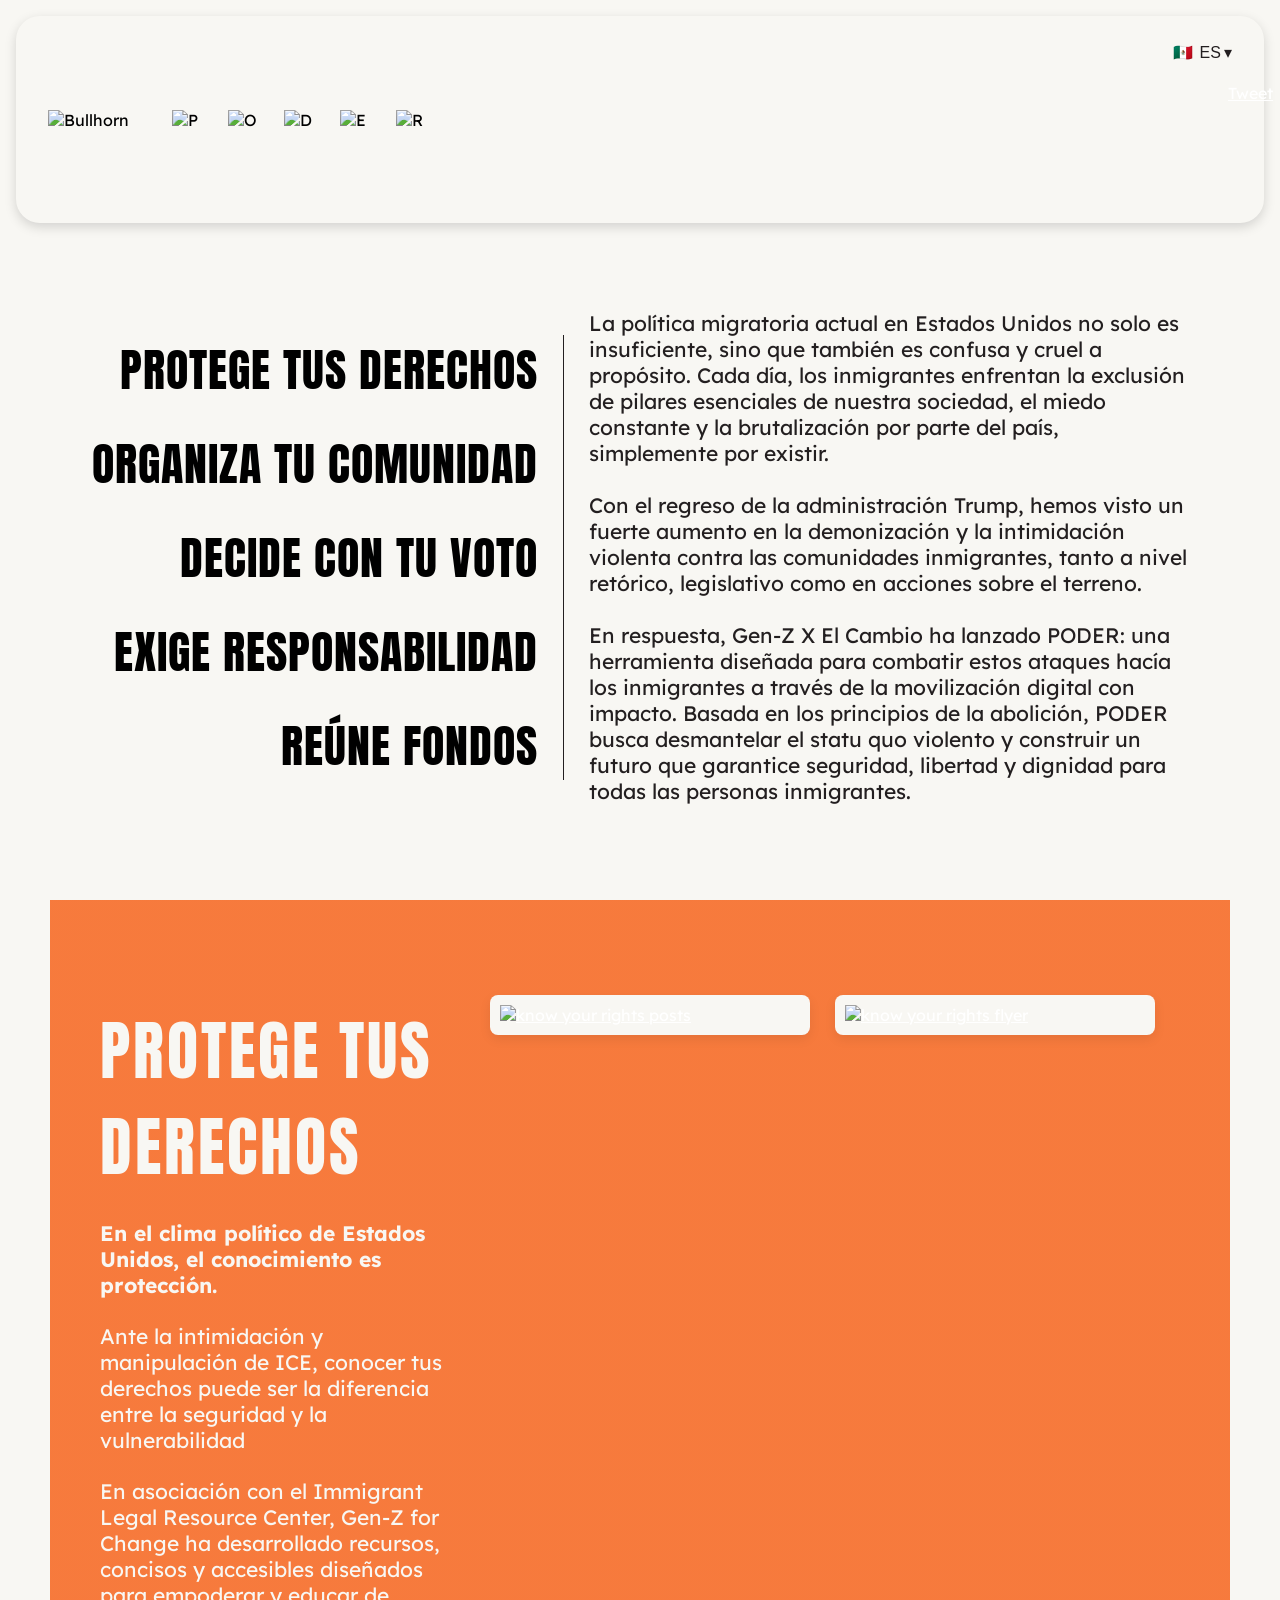
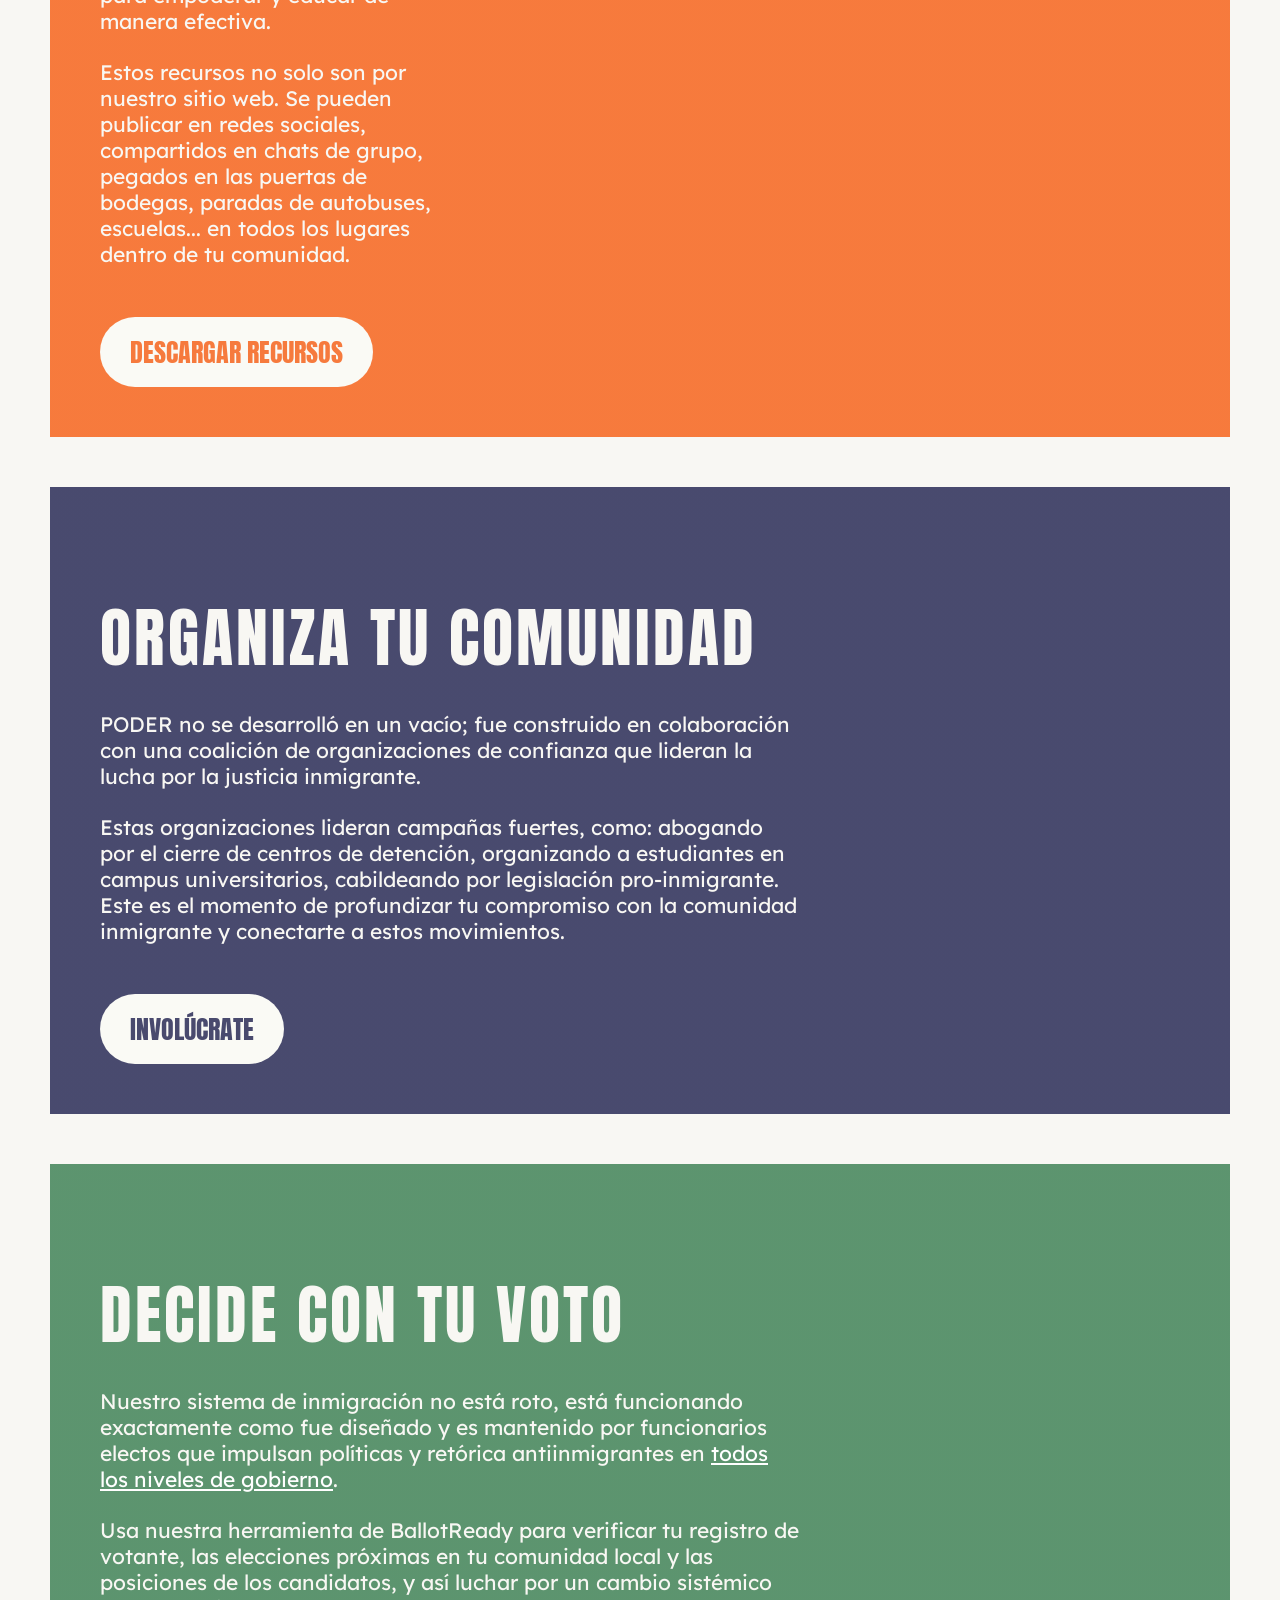
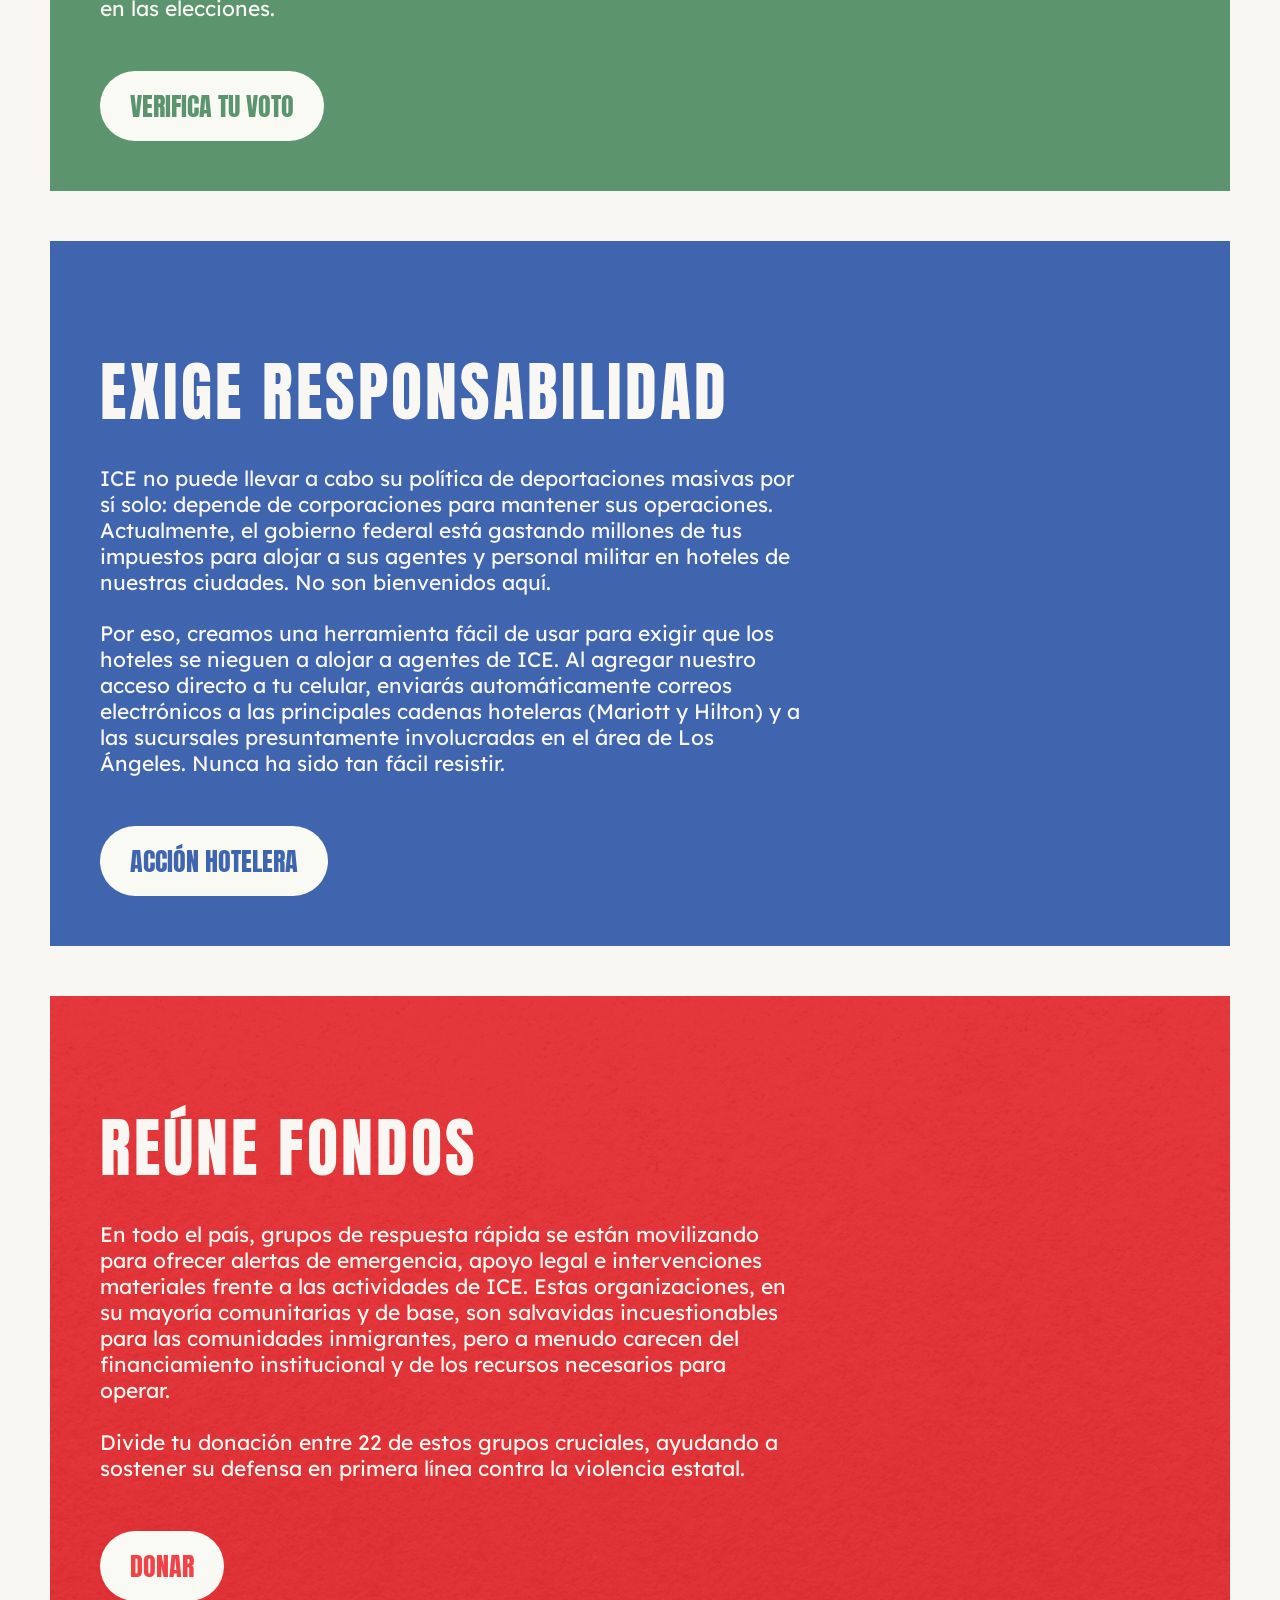
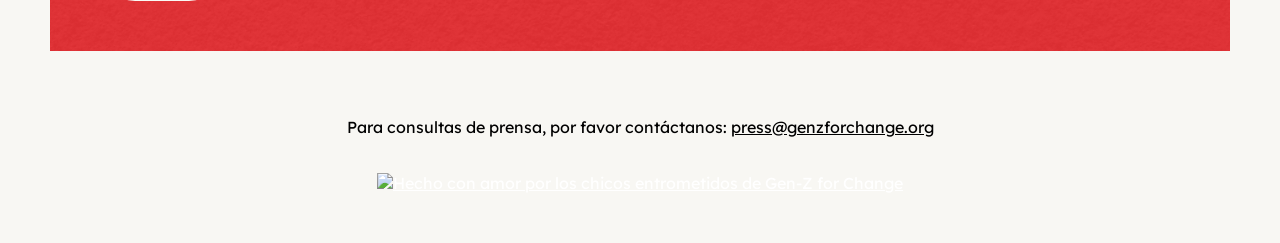
==== commit a7232afd: "images changes - replit glitch turnover" ====
--- a/es/index.html
+++ b/es/index.html
@@ -39,13 +39,13 @@
     />
     <meta
       property="og:image"
-      content="https://cdn.glitch.global/859e2062-945b-4f6d-a3dc-96c31891dcad/FIGHT_ShareCard.png?v=1746629996485"
+      content="assets/FIGHT_ShareCard.png"
     />
 
     <!-- Twitter -->
     <meta
       property="twitter:card"
-      content="https://cdn.glitch.global/859e2062-945b-4f6d-a3dc-96c31891dcad/FIGHT_ShareCard.png?v=1746629996485"
+      content="assets/FIGHT_ShareCard.png"
     />
     <meta
       property="twitter:url"
@@ -59,7 +59,7 @@
     />
     <meta
       property="twitter:image"
-      content="https://cdn.glitch.global/859e2062-945b-4f6d-a3dc-96c31891dcad/FIGHT_ShareCard.png?v=1746629996485"
+      content="assets/FIGHT_ShareCard.png"
     />
     <link
       rel="icon"
@@ -84,53 +84,53 @@
         <div class="logo-group">
           <img
             class="bullhorn"
-            src="https://cdn.glitch.global/859e2062-945b-4f6d-a3dc-96c31891dcad/BullHorn.svg?v=1744859151494"
+            src="assets/BullHorn.svg"
             alt="Bullhorn"
             onclick="scrollToSection('frame main-frame')"
           />
           <img
             class="letter-P"
-            src="https://cdn.glitch.global/859e2062-945b-4f6d-a3dc-96c31891dcad/P.svg?v=1746474893372"
+            src="assets/P.svg"
             alt="P"
-            data-hover-src="https://cdn.glitch.global/859e2062-945b-4f6d-a3dc-96c31891dcad/OrangeP.svg?v=1746474922130"
+            data-hover-src="assets/RedP.svg"
             onmouseover="this.src = this.dataset.hoverSrc"
-            onmouseout="this.src = 'https://cdn.glitch.global/859e2062-945b-4f6d-a3dc-96c31891dcad/P.svg?v=1746474893372'"
+            onmouseout="this.src = 'assets/P.svg'"
             onclick="scrollToSection('invoke')"
           />
           <img
             class="letter-O"
-            src="https://cdn.glitch.global/859e2062-945b-4f6d-a3dc-96c31891dcad/O.svg?v=1746474901384"
+            src="assets/O.svg"
             alt="O"
-            data-hover-src="https://cdn.glitch.global/859e2062-945b-4f6d-a3dc-96c31891dcad/PurpleO.svg?v=1746474926704"
+            data-hover-src="assets/OrangeO.svg"
             onmouseover="this.src = this.dataset.hoverSrc"
-            onmouseout="this.src = 'https://cdn.glitch.global/859e2062-945b-4f6d-a3dc-96c31891dcad/O.svg?v=1746474901384'"
+            onmouseout="this.src = 'assets/O.svg'"
             onclick="scrollToSection('action')"
           />
           <img
             class="letter-D"
-            src="https://cdn.glitch.global/859e2062-945b-4f6d-a3dc-96c31891dcad/D.svg?v=1746474907354"
+            src="assets/D.svg"
             alt="D"
-            data-hover-src="https://cdn.glitch.global/859e2062-945b-4f6d-a3dc-96c31891dcad/GreenD.svg?v=1746474931537"
+            data-hover-src="assets/GreenD.svg"
             onmouseover="this.src = this.dataset.hoverSrc"
-            onmouseout="this.src = 'https://cdn.glitch.global/859e2062-945b-4f6d-a3dc-96c31891dcad/D.svg?v=1746474907354'"
+            onmouseout="this.src = 'assets/D.svg'"
             onclick="scrollToSection('gotv')"
           />
           <img
             class="letter-E"
-            src="https://cdn.glitch.global/859e2062-945b-4f6d-a3dc-96c31891dcad/E.svg?v=1746474909901"
+            src="assets/E.svg"
             alt="E"
-            data-hover-src="https://cdn.glitch.global/859e2062-945b-4f6d-a3dc-96c31891dcad/BlueE.svg?v=1746474934521"
+            data-hover-src="assets/BlueE.svg"
             onmouseover="this.src = this.dataset.hoverSrc"
-            onmouseout="this.src = 'https://cdn.glitch.global/859e2062-945b-4f6d-a3dc-96c31891dcad/E.svg?v=1746474909901'"
+            onmouseout="this.src = 'assets/E.svg'"
             onclick="scrollToSection('hold')"
           />
           <img
             class="letter-R"
-            src="https://cdn.glitch.global/859e2062-945b-4f6d-a3dc-96c31891dcad/R.svg?v=1746474918040"
+            src="assets/R.svg"
             alt="R"
-            data-hover-src="https://cdn.glitch.global/859e2062-945b-4f6d-a3dc-96c31891dcad/RedR.svg?v=1746474938028"
+            data-hover-src="assets/PurpleR.svg"
             onmouseover="this.src = this.dataset.hoverSrc"
-            onmouseout="this.src = 'https://cdn.glitch.global/859e2062-945b-4f6d-a3dc-96c31891dcad/R.svg?v=1746474918040'"
+            onmouseout="this.src = 'assets/R.svg'"
             onclick="scrollToSection('fundraise')"
           />
         </div>
@@ -401,7 +401,7 @@
             y a las sucursales presuntamente involucradas en el área de Los
             Ángeles. Nunca ha sido tan fácil resistir.
           </p>
-          <a href="https://gz4c.org/fight/es/hotels">
+          <a href="https://gz4c.org/fight/es/h">
             <button class="hold-button">ACCIÓN HOTELERA</button></a
           >
         </div>
@@ -442,7 +442,7 @@
       <br />
       <a href="https://www.genzforchange.org/" target="_blank">
         <img
-          src="https://cdn.glitch.global/859e2062-945b-4f6d-a3dc-96c31891dcad/meddlingkids.png?v=1744848850367"
+          src="assets/meddlingkids.png"
           alt="Hecho con amor por los chicos entrometidos de Gen-Z for Change"
         />
       </a>
--- a/style.css
+++ b/style.css
@@ -57,7 +57,7 @@
   gap: 1rem;
   padding: 1rem 2rem;
   border-radius: 24px;
-  background: url("https://cdn.glitch.global/859e2062-945b-4f6d-a3dc-96c31891dcad/white-crinkled-paper-texture-background.jpg?v=1744848869879")
+  background: url("assets/WhiteBackground.png")
     no-repeat center / cover;
   box-shadow: 0 4px 12px rgba(0, 0, 0, 0.15);
 }
@@ -123,7 +123,7 @@
   align-items: center;
   justify-content: space-between;
   padding: 1rem 2rem;
-  background: url("https://cdn.glitch.global/859e2062-945b-4f6d-a3dc-96c31891dcad/white-crinkled-paper-texture-background.jpg?v=1744848869879")
+  background: url("assets/WhiteBackground.png")
     no-repeat center / cover;
   border-radius: 24px;
   box-shadow: 0 4px 12px rgba(0, 0, 0, 0.15);
@@ -308,7 +308,7 @@
       rgba(248, 247, 243, 0.75),
       rgba(248, 247, 243, 0.75)
     ),
-    url("https://cdn.glitch.global/859e2062-945b-4f6d-a3dc-96c31891dcad/squared-paper-texture.jpg?v=1744862407631")
+    url("assets/WhiteBackground.png")
       no-repeat center / cover;
   margin-top: -100px;
 }
@@ -567,35 +567,35 @@
 
 .red {
   background: linear-gradient(rgba(239, 67, 71, 0.5), rgba(239, 67, 71, 0.5)),
-    url("https://cdn.glitch.global/859e2062-945b-4f6d-a3dc-96c31891dcad/RedTexture.png?v=1745193146500")
+    url("assets/RedTexture.png")
       no-repeat center / cover;
   background-color: #ef4347;
 }
 
 .orange {
   background: linear-gradient(rgba(246, 122, 61, 0.5), rgba(246, 122, 61, 0.5)),
-    url("https://cdn.glitch.global/859e2062-945b-4f6d-a3dc-96c31891dcad/OrangeTexture.png?v=1745193430524")
+    url("assets/OrangeTexture.png")
       no-repeat center / cover;
   background-color: #f67a3d;
 }
 
 .green {
   background: linear-gradient(rgba(92, 148, 111, 0.5), rgba(92, 148, 111, 0.5)),
-    url("https://cdn.glitch.global/859e2062-945b-4f6d-a3dc-96c31891dcad/GreenTexture.png?v=1745193618861")
+    url("assets/GreenTexture.png")
       no-repeat center / cover;
   background-color: #5c946f;
 }
 
 .blue {
   background: linear-gradient(rgba(64, 101, 175, 0.5), rgba(64, 101, 175, 0.5)),
-    url("https://cdn.glitch.global/859e2062-945b-4f6d-a3dc-96c31891dcad/BlueBackground.png?v=1745193617054")
+    url("assets/BlueTexture.png")
       no-repeat center / cover;
   background-color: #4065af;
 }
 
 .purple {
   background: linear-gradient(rgba(73, 74, 110, 0.5), rgba(73, 74, 110, 0.5)),
-    url("https://cdn.glitch.global/859e2062-945b-4f6d-a3dc-96c31891dcad/PurpleBackground.png?v=1745193649120")
+    url("assets/PurpleTexture.png")
       no-repeat center / cover;
   background-color: #494a6e;
 }
@@ -604,7 +604,7 @@
 /* FOOTER */
 
 footer {
-  background: url("https://cdn.glitch.global/859e2062-945b-4f6d-a3dc-96c31891dcad/AdobeStock_315826297.jpeg?v=1744850684178")
+  background: url("assets/AdobeStock_315826297.jpeg")
     no-repeat center / cover;
   text-align: center;
   font-size: 16px;
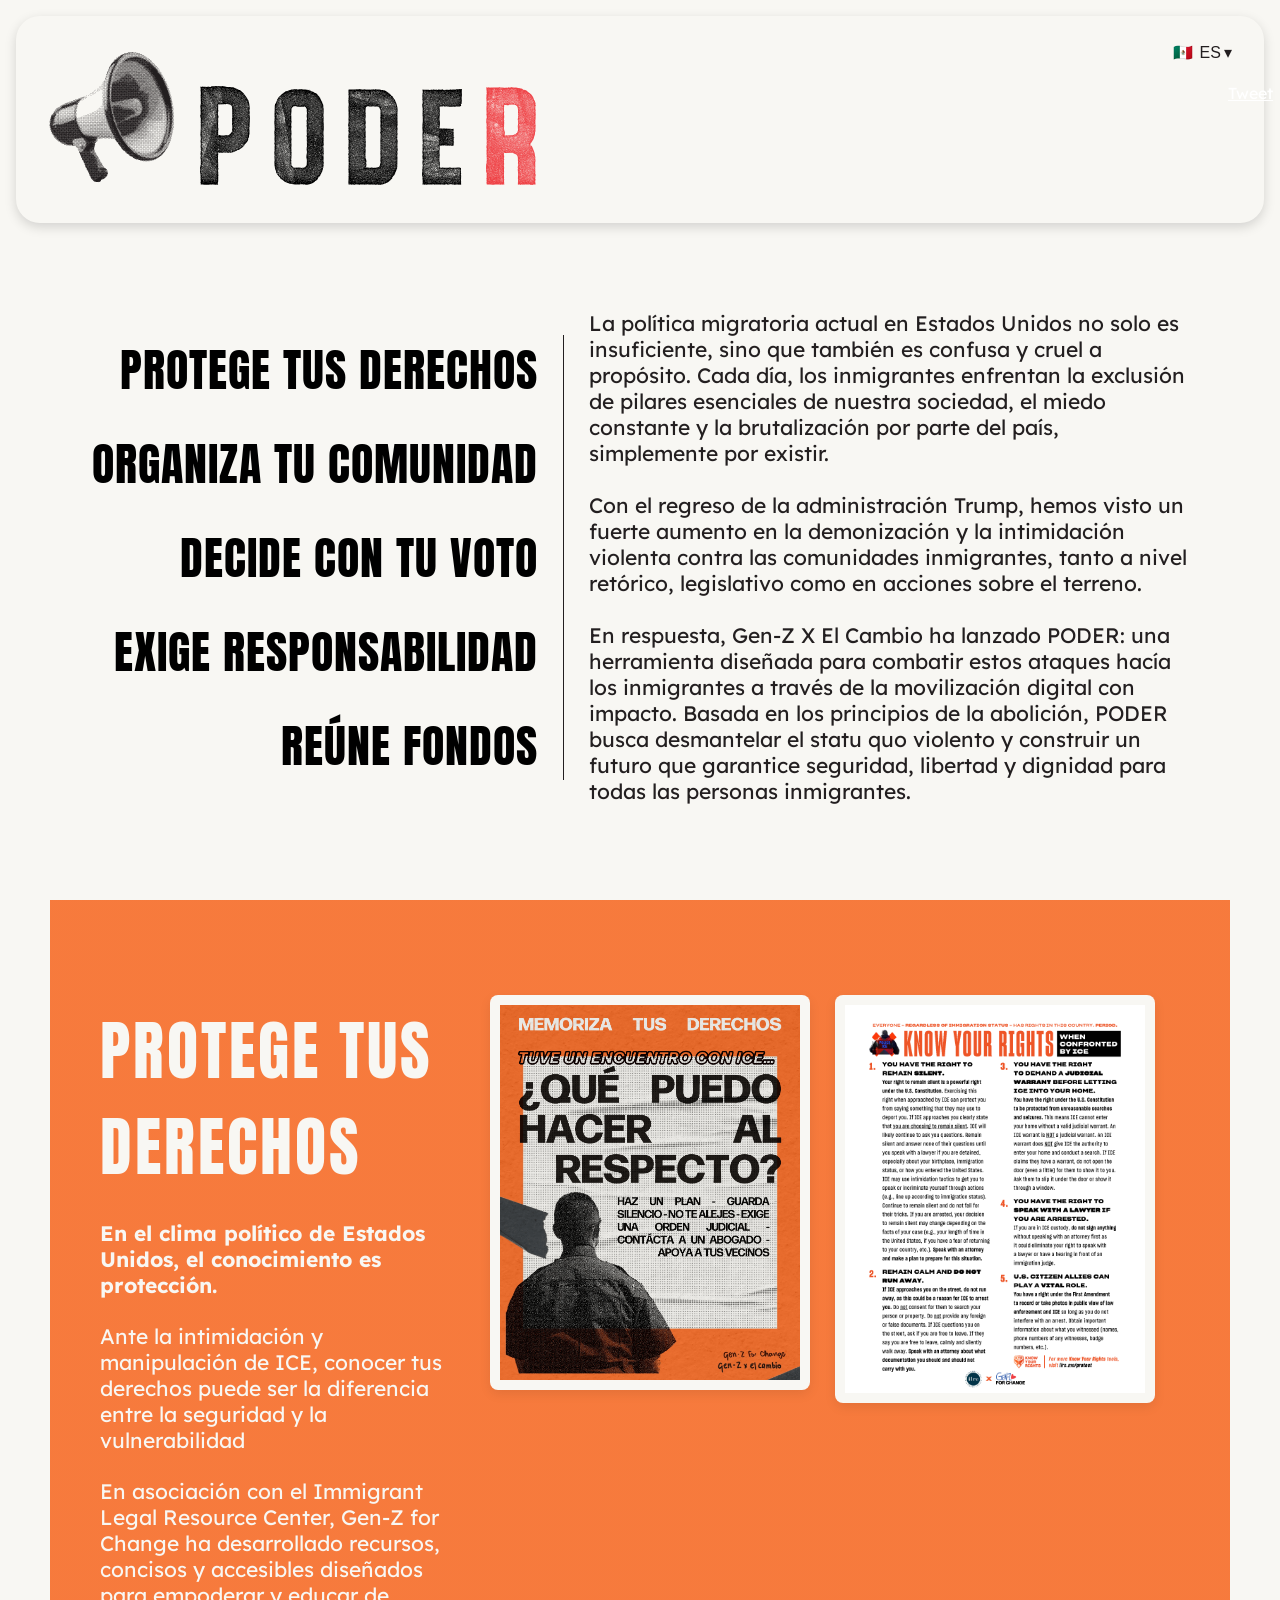
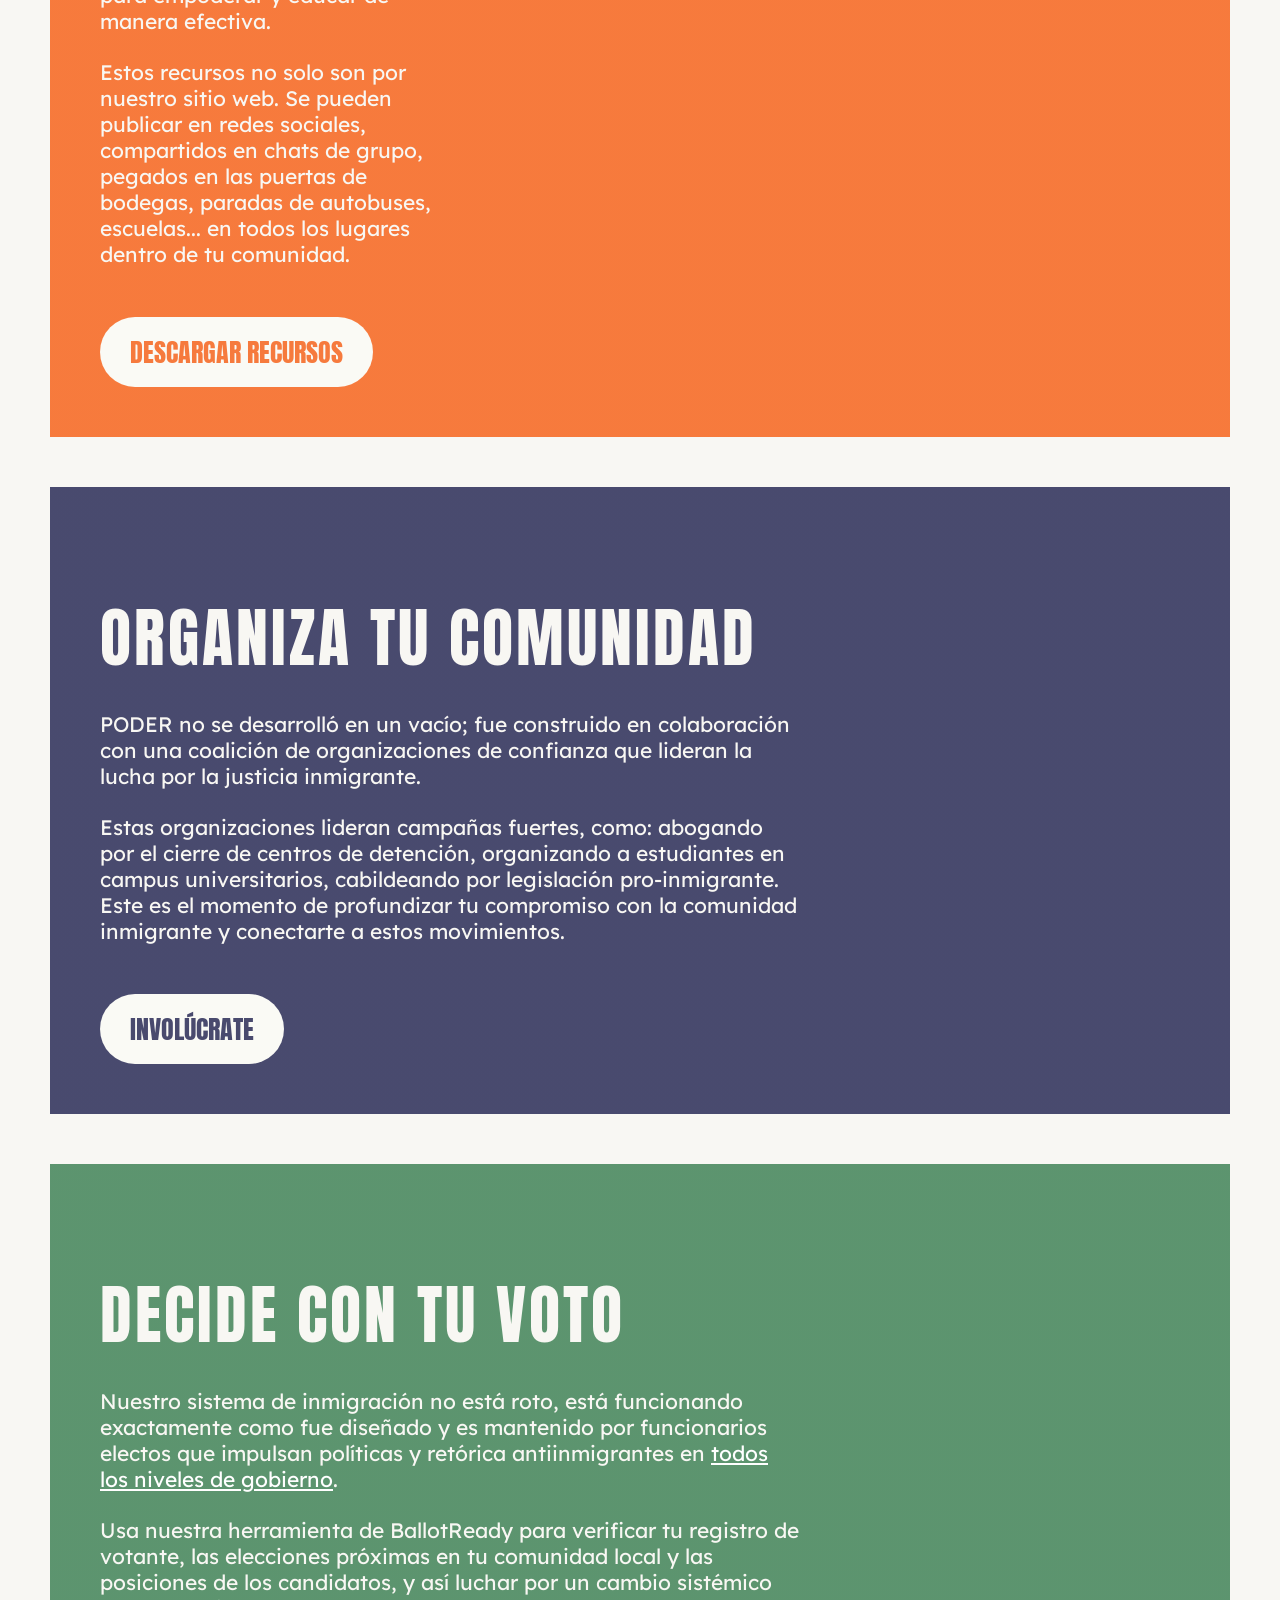
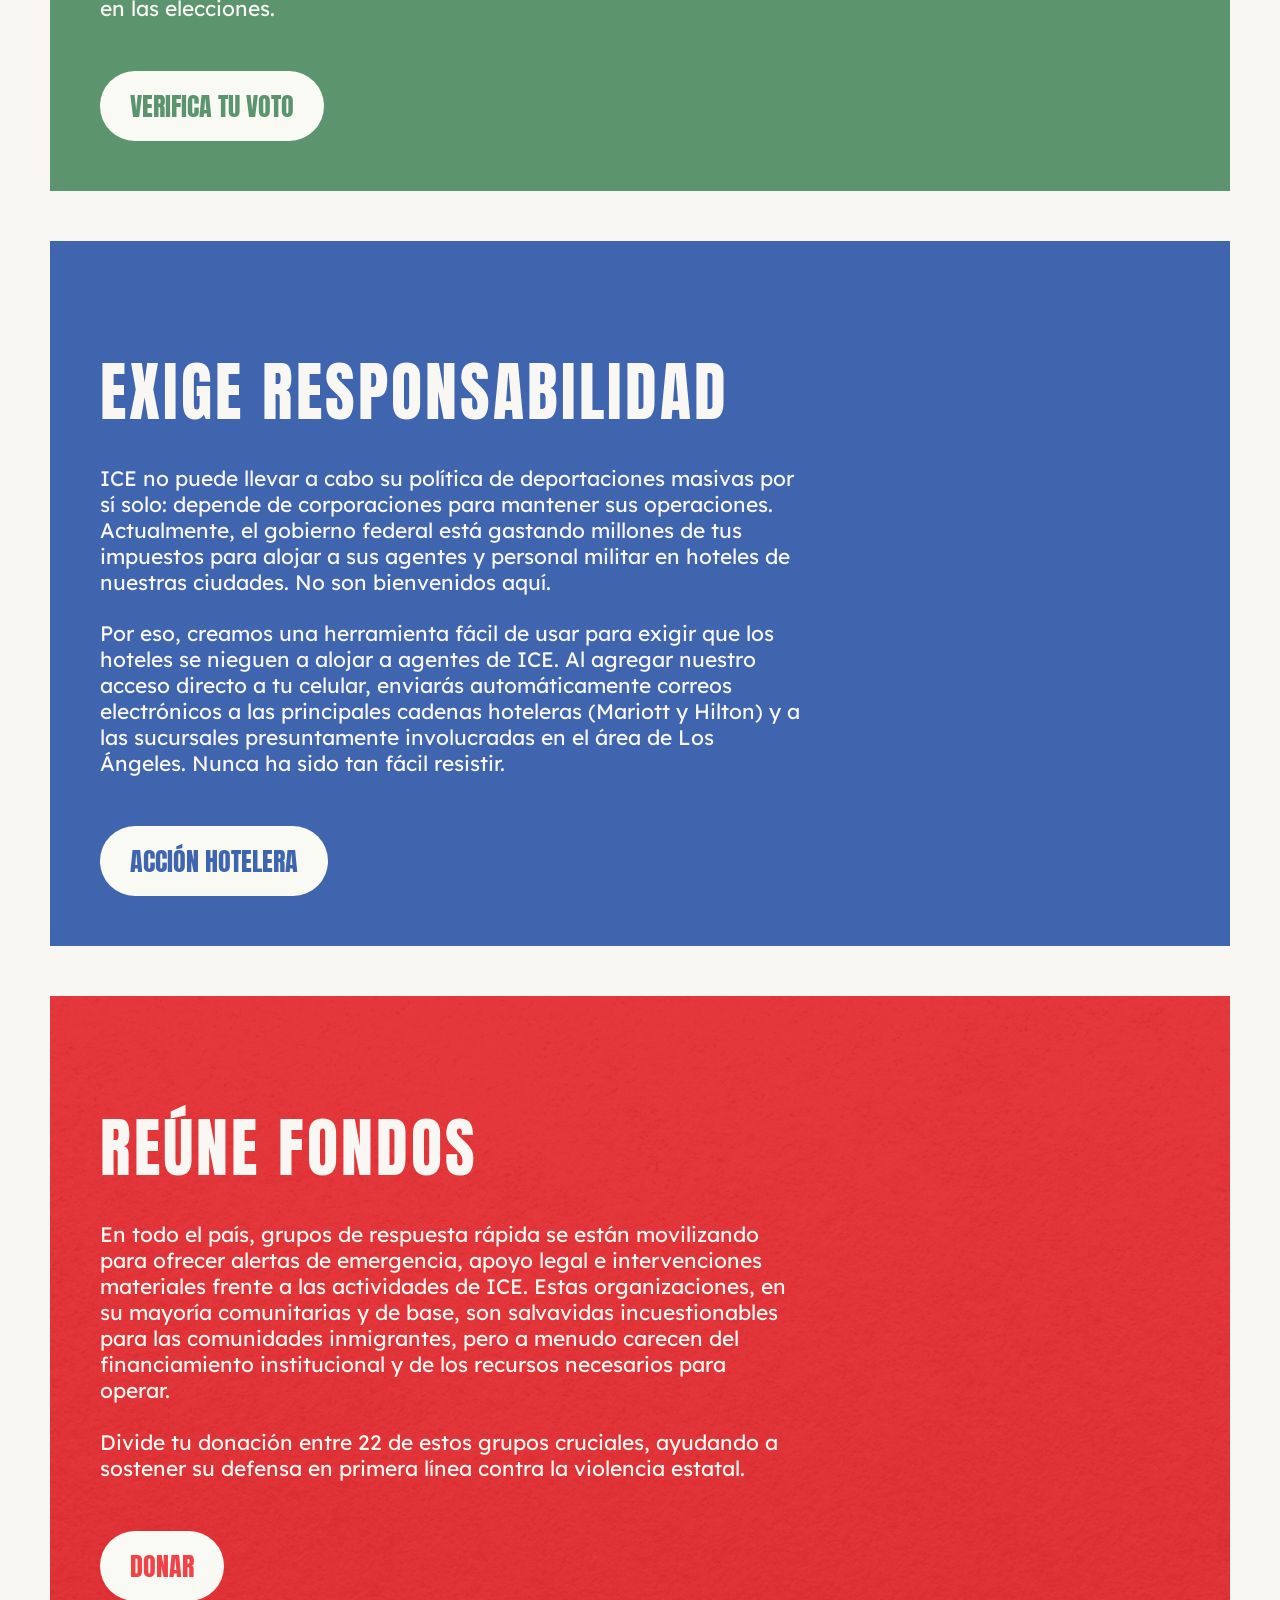
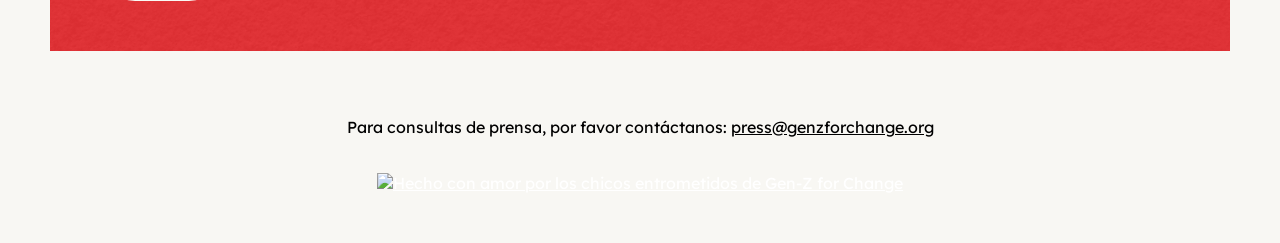
==== commit da4376f8: "Saved progress at the end of the loop Replit-Commit-Author: Agent Replit-Commit-Session-Id: 48e226c9" ====
--- a/es/index.html
+++ b/es/index.html
@@ -64,7 +64,7 @@
     <link
       rel="icon"
       type="image/x-icon"
-      href="https://cdn.glitch.global/859e2062-945b-4f6d-a3dc-96c31891dcad/BullHorn.svg?v=1744859151494"
+      href="assets/BullHornES.svg"
     />
     <!--     <link rel="alternate" href="https://gz4c-fight.glitch.me/index.html" hreflang="en" />
     <link rel="alternate" href="https://gz4c-fight.glitch.me/es/index.html" hreflang="es" /> -->
@@ -84,7 +84,7 @@
         <div class="logo-group">
           <img
             class="bullhorn"
-            src="assets/BullHorn.svg"
+            src="assets/BullHornES.svg"
             alt="Bullhorn"
             onclick="scrollToSection('frame main-frame')"
           />
@@ -309,7 +309,7 @@
           >
             <img
               class="kyr_post"
-              src="https://cdn.glitch.global/859e2062-945b-4f6d-a3dc-96c31891dcad/1.jpg?v=1746750430513"
+              src="assets/KYRPostSpanish.png"
               alt="know your rights posts"
             />
           </a>
@@ -320,7 +320,7 @@
           >
             <img
               class="kyr_flyer"
-              src="https://cdn.glitch.global/859e2062-945b-4f6d-a3dc-96c31891dcad/KYR%20One%20Page_ILRC%20x%20GZ4C_Apr%202025.png?v=1746633522268"
+              src="assets/KYROnePage.png"
               alt="know your rights flyer"
             />
           </a>
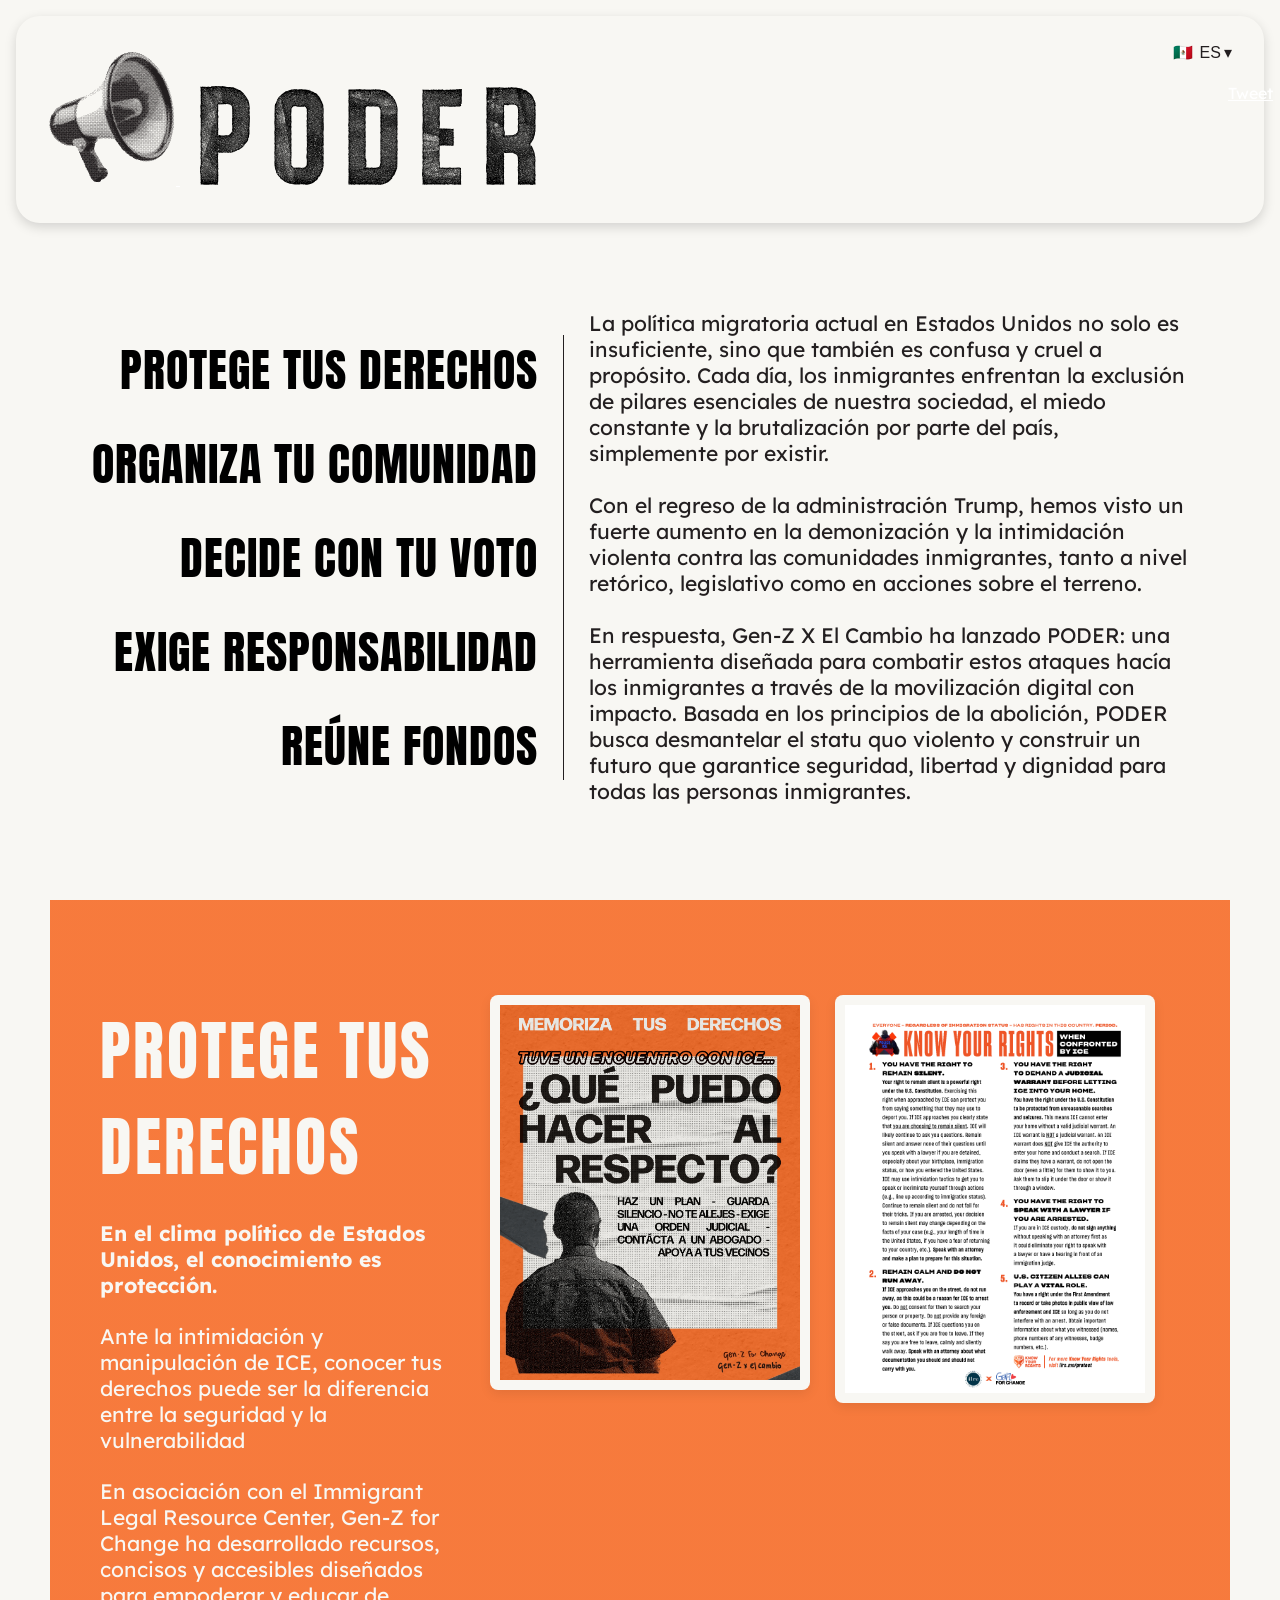
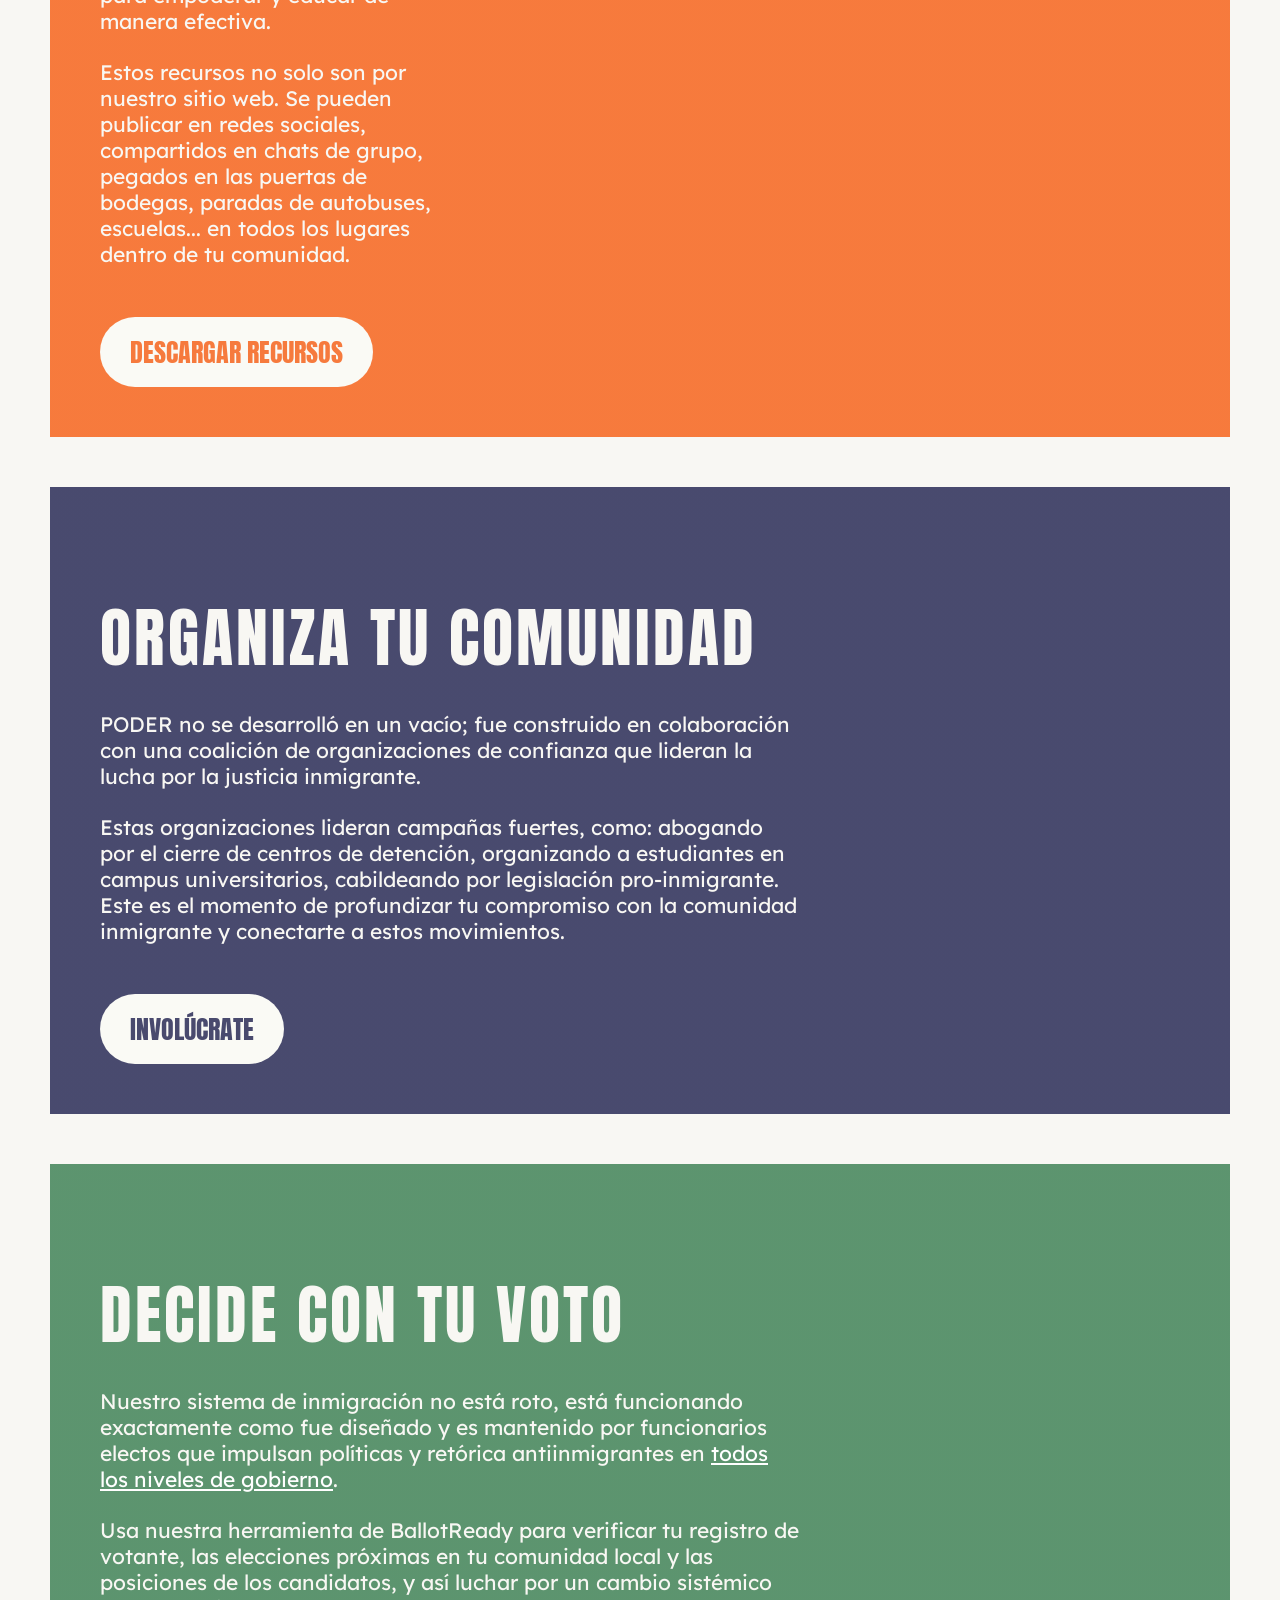
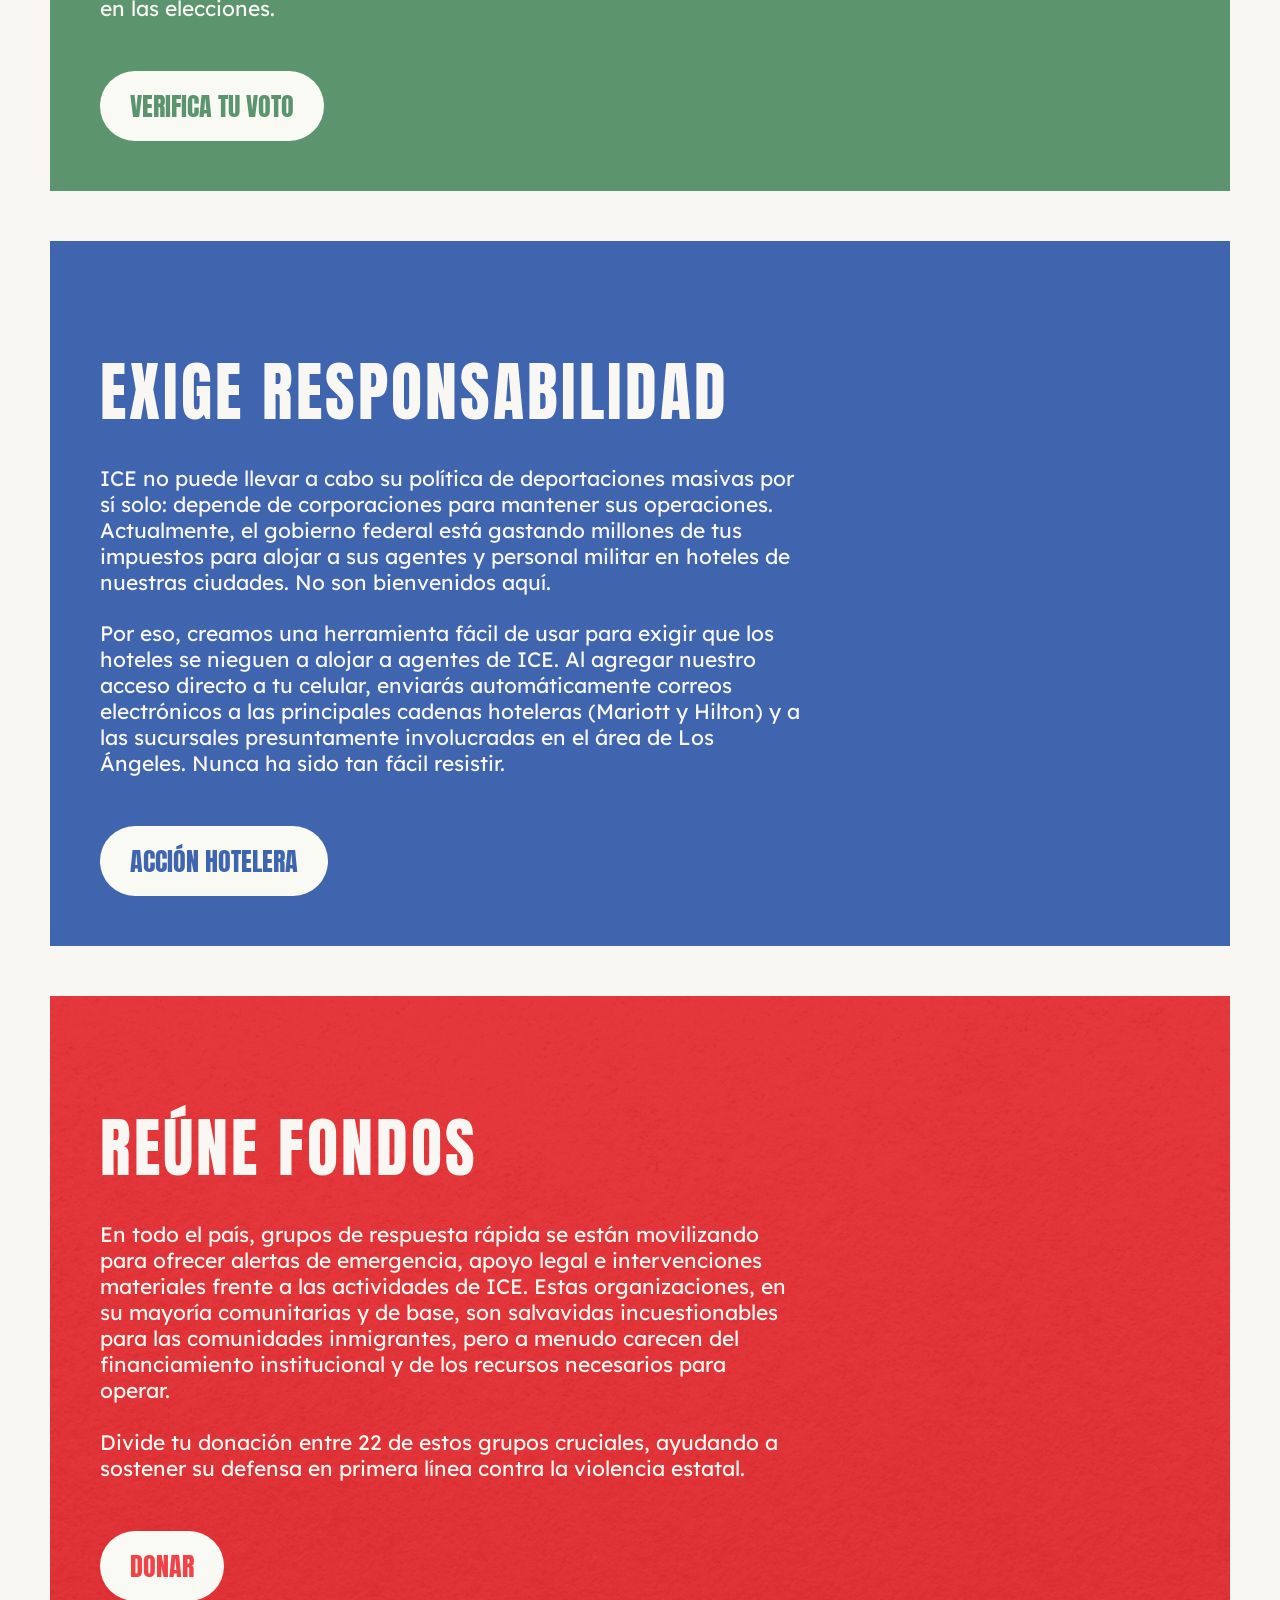
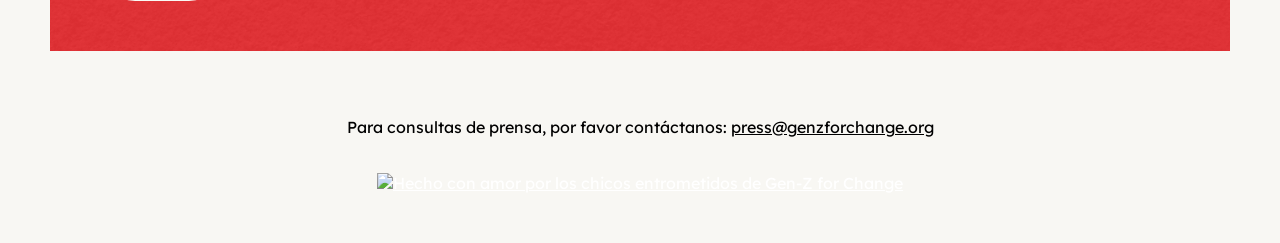
==== commit 23fcbe82: "Update Spanish page assets and image paths for correct display Corrects incorrect SVG file paths and" ====
--- a/es/index.html
+++ b/es/index.html
@@ -82,20 +82,21 @@
     <div class="header-wrapper" id="header">
       <header class="site-header">
         <div class="logo-group">
+           <a href="https://gz4c.org/fight/">
           <img
             class="bullhorn"
             src="assets/BullHornES.svg"
             alt="Bullhorn"
-            onclick="scrollToSection('frame main-frame')"
-          />
+          /> </a>
           <img
             class="letter-P"
             src="assets/P.svg"
             alt="P"
             data-hover-src="assets/RedP.svg"
             onmouseover="this.src = this.dataset.hoverSrc"
+            onclick="scrollToSection('invoke')"
             onmouseout="this.src = 'assets/P.svg'"
-            onclick="scrollToSection('invoke')"
+          
           />
           <img
             class="letter-O"
@@ -103,8 +104,8 @@
             alt="O"
             data-hover-src="assets/OrangeO.svg"
             onmouseover="this.src = this.dataset.hoverSrc"
+            onclick="scrollToSection('action')"
             onmouseout="this.src = 'assets/O.svg'"
-            onclick="scrollToSection('action')"
           />
           <img
             class="letter-D"
@@ -112,8 +113,8 @@
             alt="D"
             data-hover-src="assets/GreenD.svg"
             onmouseover="this.src = this.dataset.hoverSrc"
+            onclick="scrollToSection('gotv')"
             onmouseout="this.src = 'assets/D.svg'"
-            onclick="scrollToSection('gotv')"
           />
           <img
             class="letter-E"
@@ -121,17 +122,17 @@
             alt="E"
             data-hover-src="assets/BlueE.svg"
             onmouseover="this.src = this.dataset.hoverSrc"
+            onclick="scrollToSection('hold')"
             onmouseout="this.src = 'assets/E.svg'"
-            onclick="scrollToSection('hold')"
           />
           <img
             class="letter-R"
-            src="assets/R.svg"
+            src="assets/RegularR.svg"
             alt="R"
-            data-hover-src="assets/PurpleR.svg"
+            data-hover-src="assets/RedR.svg"
             onmouseover="this.src = this.dataset.hoverSrc"
-            onmouseout="this.src = 'assets/R.svg'"
             onclick="scrollToSection('fundraise')"
+            onmouseout="this.src = 'assets/RegularR.svg'"
           />
         </div>
         <div class="header-actions">
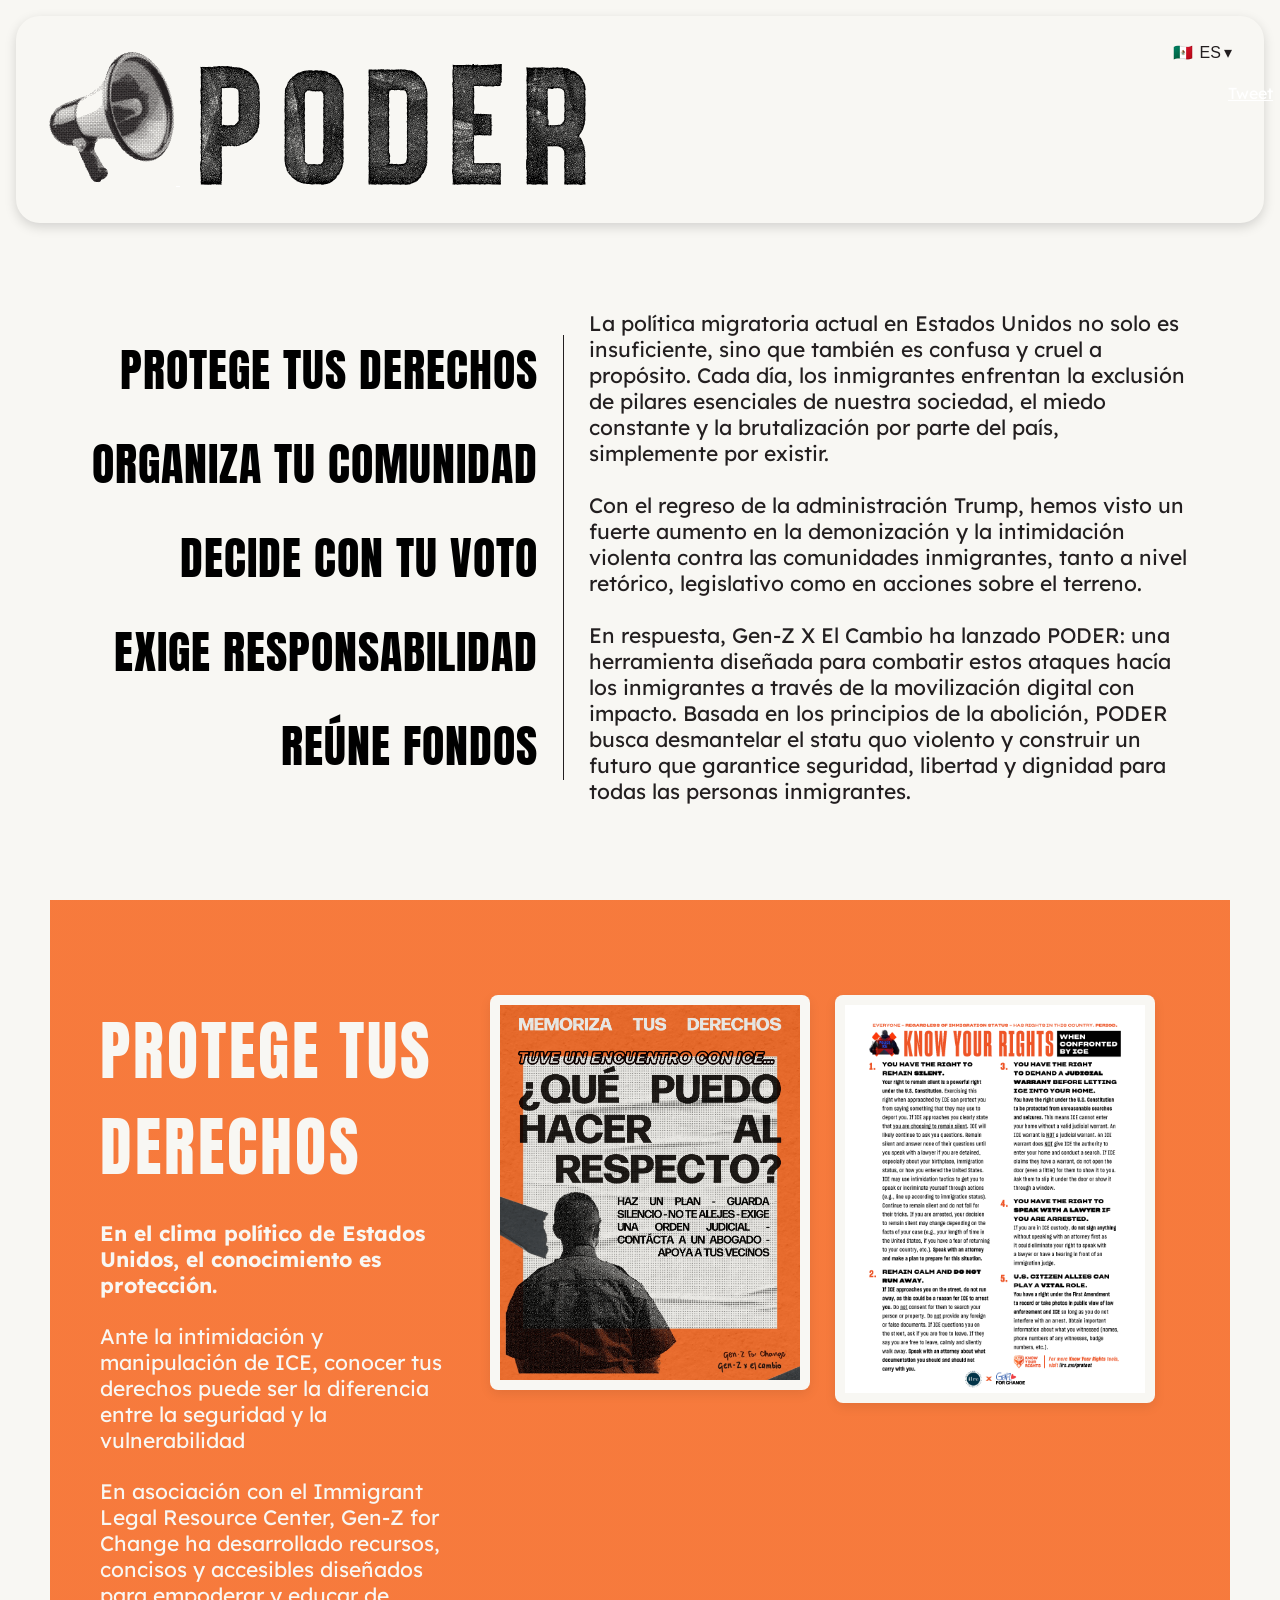
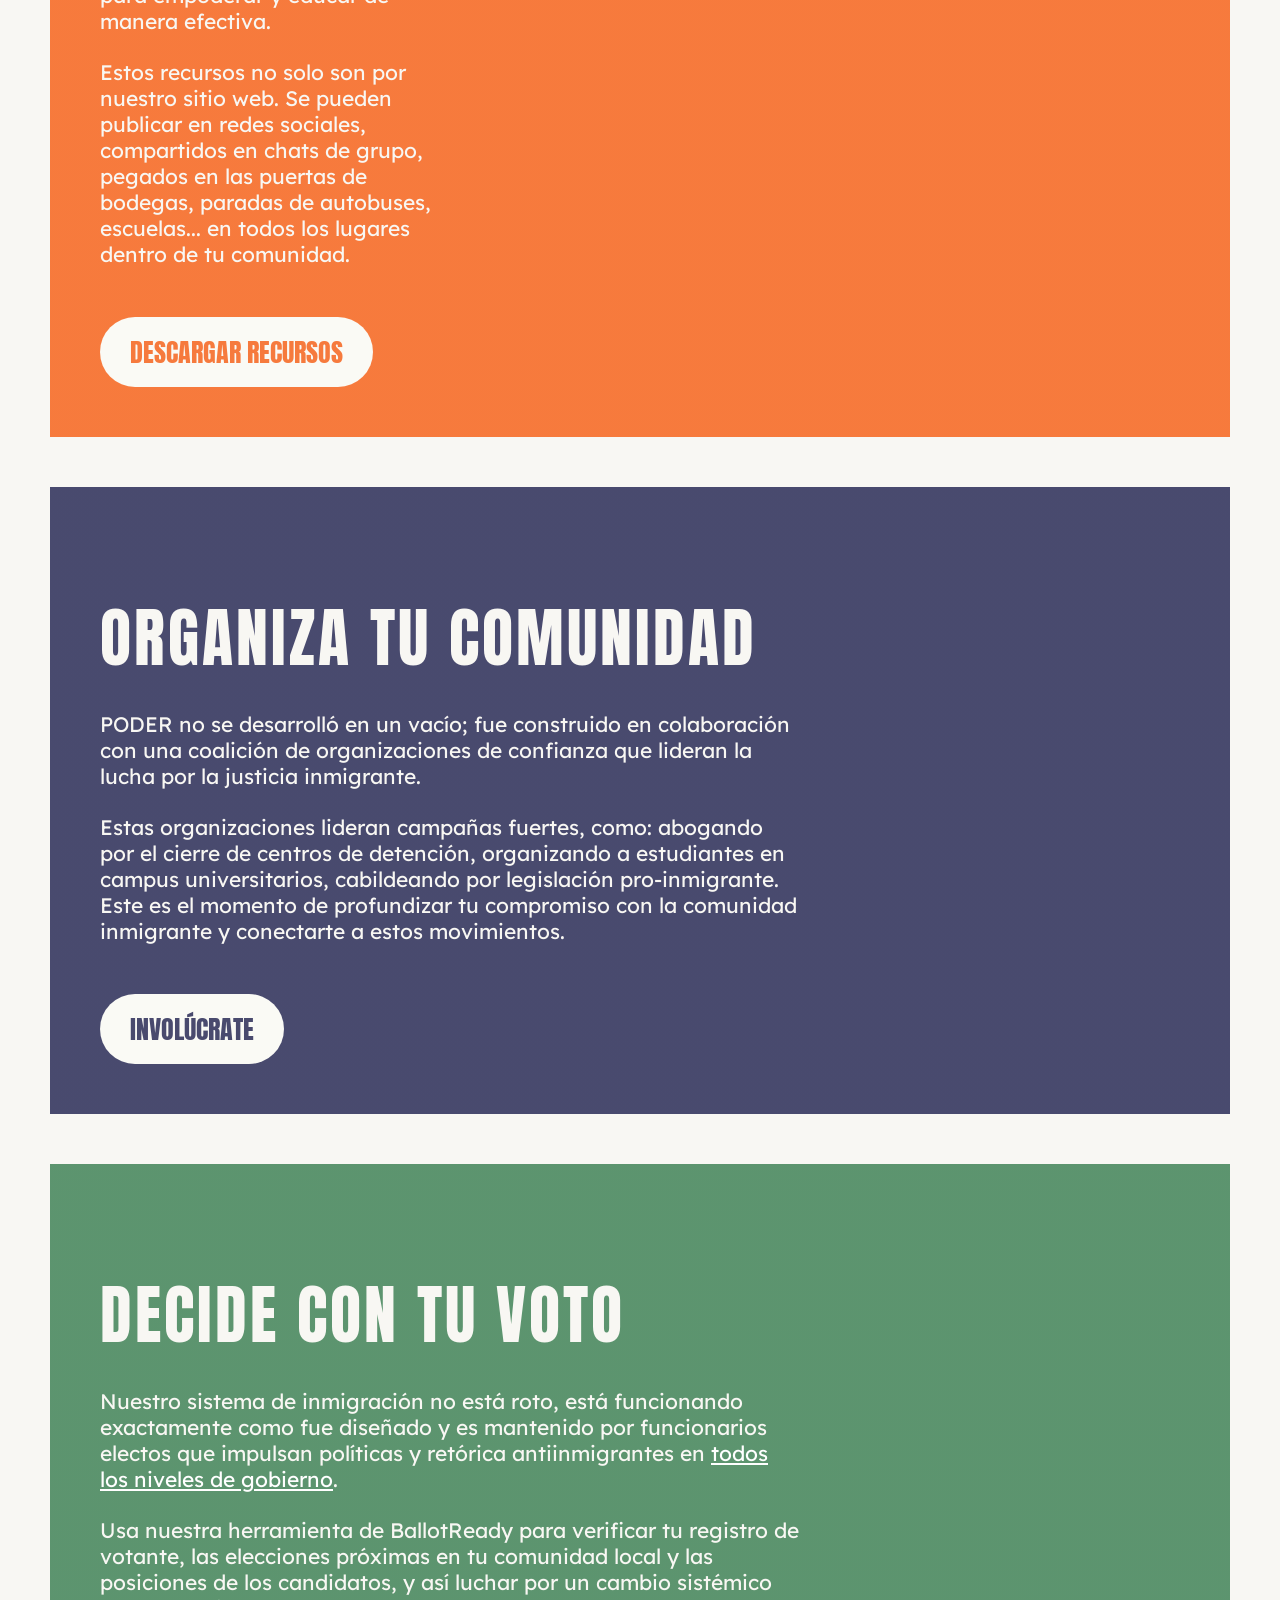
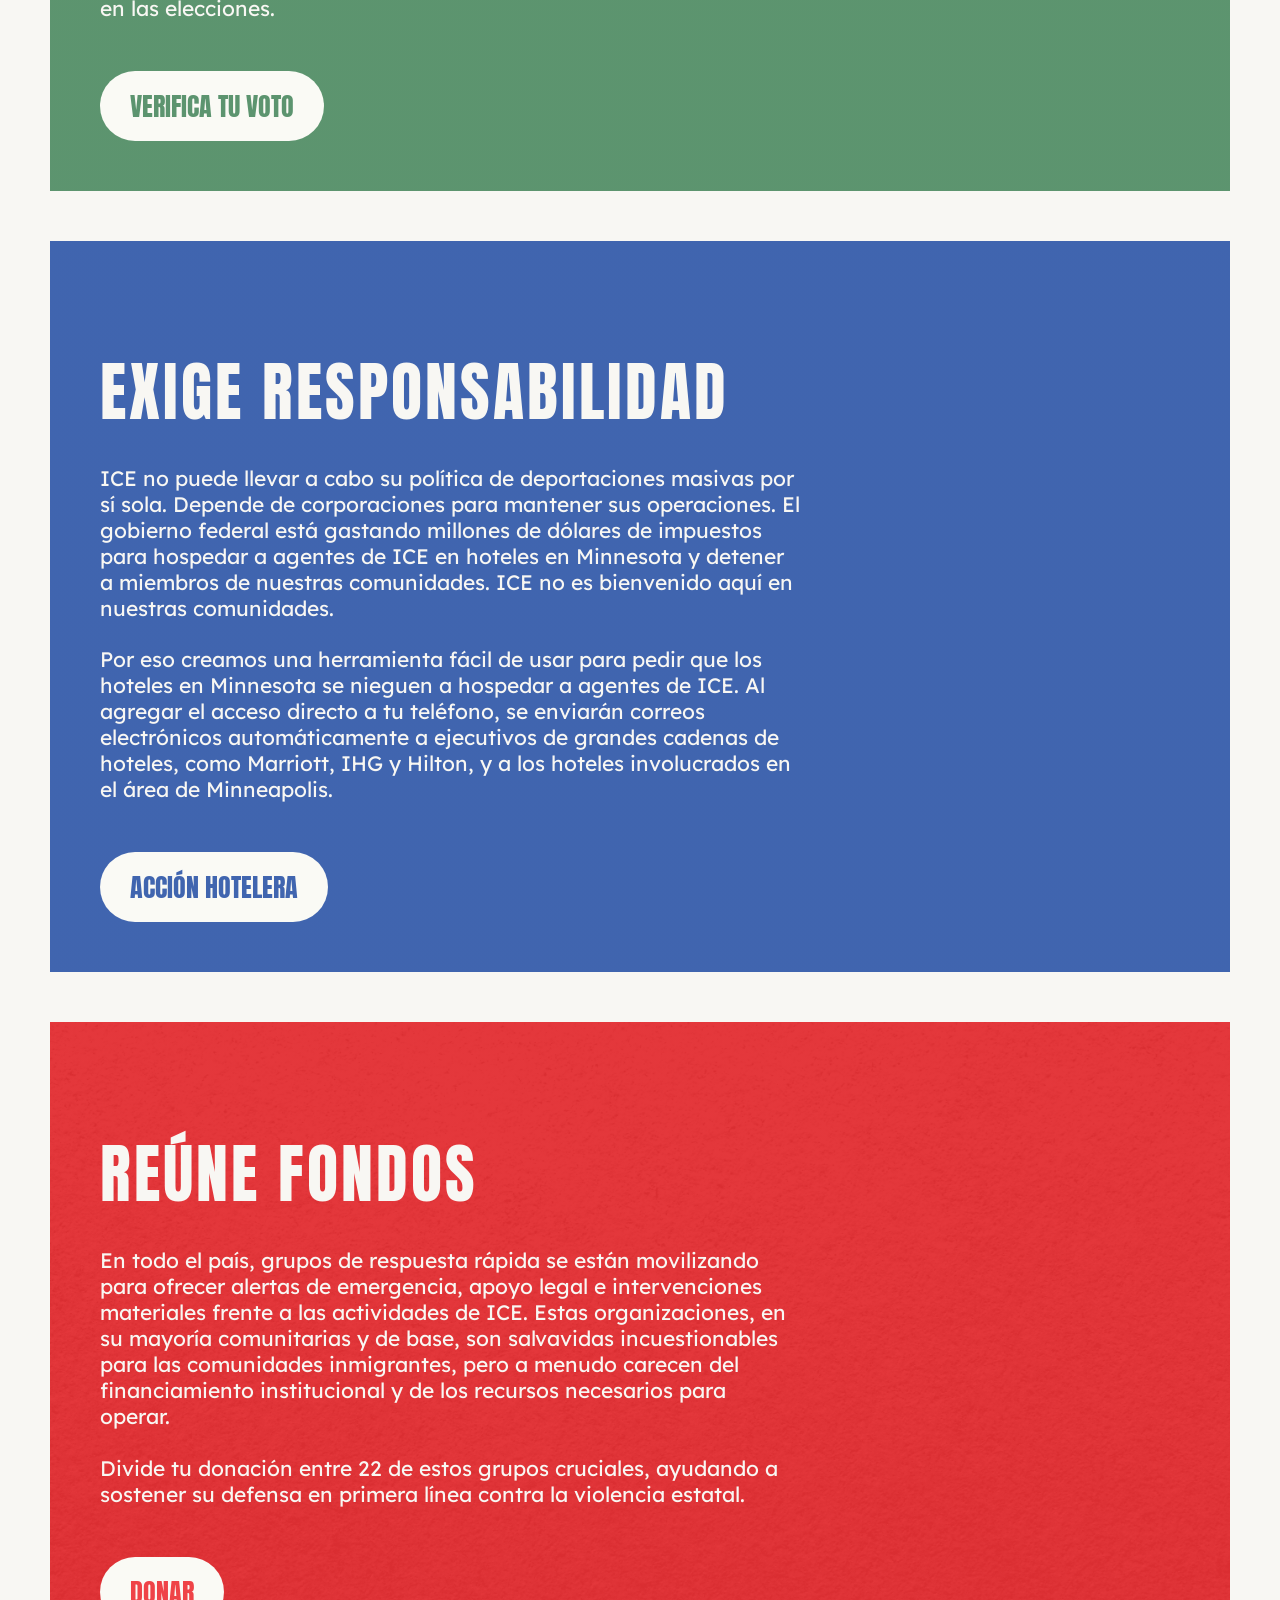
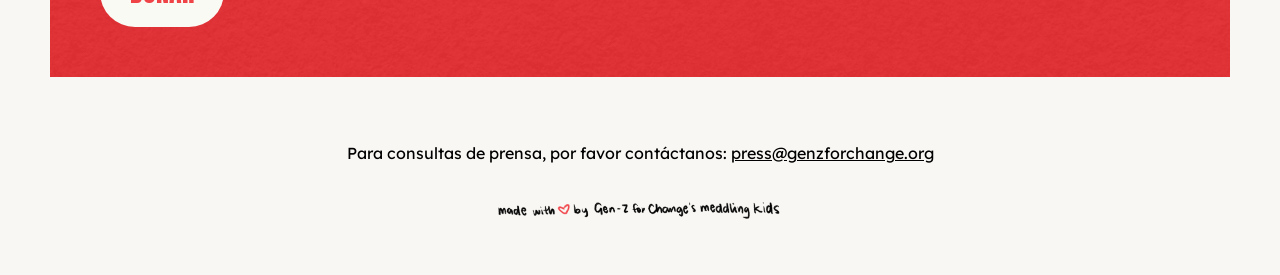
==== commit e7c592c9: "mpls update" ====
--- a/es/index.html
+++ b/es/index.html
@@ -1,4 +1,4 @@
-<!DOCTYPE html>
+<!doctype html>
 <html lang="es">
   <head>
     <!-- Google tag (gtag.js) -->
@@ -37,16 +37,10 @@
       property="og:description"
       content="Gen-Z for Change’s FIGHT Toolkit empowers you to combat oppressive U.S. immigration policies—fund rapid-response groups, learn your irights, register to vote, and hold institutions accountable."
     />
-    <meta
-      property="og:image"
-      content="assets/FIGHT_ShareCard.png"
-    />
+    <meta property="og:image" content="assets/FIGHT_ShareCard.png" />
 
     <!-- Twitter -->
-    <meta
-      property="twitter:card"
-      content="assets/FIGHT_ShareCard.png"
-    />
+    <meta property="twitter:card" content="assets/FIGHT_ShareCard.png" />
     <meta
       property="twitter:url"
       content="https://gz4c.org/fight/es"
@@ -57,15 +51,8 @@
       property="twitter:description"
       content="Gen-Z for Change’s FIGHT Toolkit empowers you to combat oppressive U.S. immigration policies—fund rapid-response groups, learn your rights, register to vote, and hold institutions accountable."
     />
-    <meta
-      property="twitter:image"
-      content="assets/FIGHT_ShareCard.png"
-    />
-    <link
-      rel="icon"
-      type="image/x-icon"
-      href="assets/BullHornES.svg"
-    />
+    <meta property="twitter:image" content="assets/FIGHT_ShareCard.png" />
+    <link rel="icon" type="image/x-icon" href="assets/BullHornES.svg" />
     <!--     <link rel="alternate" href="https://gz4c-fight.glitch.me/index.html" hreflang="en" />
     <link rel="alternate" href="https://gz4c-fight.glitch.me/es/index.html" hreflang="es" /> -->
     <meta name="viewport" content="width=device-width, initial-scale=1.0" />
@@ -82,27 +69,23 @@
     <div class="header-wrapper" id="header">
       <header class="site-header">
         <div class="logo-group">
-           <a href="https://gz4c.org/fight/">
-          <img
-            class="bullhorn"
-            src="assets/BullHornES.svg"
-            alt="Bullhorn"
-          /> </a>
+          <a href="https://gz4c.org/fight/">
+            <img class="bullhorn" src="assets/BullHornES.svg" alt="Bullhorn" />
+          </a>
           <img
             class="letter-P"
             src="assets/P.svg"
             alt="P"
-            data-hover-src="assets/RedP.svg"
+            data-hover-src="assets/OrangeP.svg"
             onmouseover="this.src = this.dataset.hoverSrc"
             onclick="scrollToSection('invoke')"
             onmouseout="this.src = 'assets/P.svg'"
-          
           />
           <img
             class="letter-O"
             src="assets/O.svg"
             alt="O"
-            data-hover-src="assets/OrangeO.svg"
+            data-hover-src="assets/PurpleO.svg"
             onmouseover="this.src = this.dataset.hoverSrc"
             onclick="scrollToSection('action')"
             onmouseout="this.src = 'assets/O.svg'"
@@ -389,18 +372,19 @@
           <h2>Exige responsabilidad</h2>
           <p>
             ICE no puede llevar a cabo su política de deportaciones masivas por
-            sí solo: depende de corporaciones para mantener sus operaciones.
-            Actualmente, el gobierno federal está gastando millones de tus
-            impuestos para alojar a sus agentes y personal militar en hoteles de
-            nuestras ciudades. No son bienvenidos aquí.
-          </p>
-          <p>
-            Por eso, creamos una herramienta fácil de usar para exigir que los
-            hoteles se nieguen a alojar a agentes de ICE. Al agregar nuestro
-            acceso directo a tu celular, enviarás automáticamente correos
-            electrónicos a las principales cadenas hoteleras (Mariott y Hilton)
-            y a las sucursales presuntamente involucradas en el área de Los
-            Ángeles. Nunca ha sido tan fácil resistir.
+            sí sola. Depende de corporaciones para mantener sus operaciones. El
+            gobierno federal está gastando millones de dólares de impuestos para
+            hospedar a agentes de ICE en hoteles en Minnesota y detener a
+            miembros de nuestras comunidades. ICE no es bienvenido aquí en
+            nuestras comunidades.
+          </p>
+          <p>
+            Por eso creamos una herramienta fácil de usar para pedir que los
+            hoteles en Minnesota se nieguen a hospedar a agentes de ICE. Al
+            agregar el acceso directo a tu teléfono, se enviarán correos
+            electrónicos automáticamente a ejecutivos de grandes cadenas de
+            hoteles, como Marriott, IHG y Hilton, y a los hoteles involucrados
+            en el área de Minneapolis.
           </p>
           <a href="https://gz4c.org/fight/es/h">
             <button class="hold-button">ACCIÓN HOTELERA</button></a
--- a/style.css
+++ b/style.css
@@ -220,19 +220,19 @@
 }
 
 .letter-P {
-  width: 50px;
+  width: 65px;
 }
 .letter-O {
-  width: 50px;
+  width: 70px;
 }
 .letter-D {
-  width: 50px;
+  width: 65px;
 }
 .letter-E {
-  width: 40px !important;
+  width: 50px !important;
 }
 .letter-R {
-  width: 50px;
+  width: 65px;
 }
 
 [class^="letter-"]:hover {
@@ -308,7 +308,7 @@
       rgba(248, 247, 243, 0.75),
       rgba(248, 247, 243, 0.75)
     ),
-    url("assets/WhiteBackground.png")
+    url("assets/squared-paper-texture.jpg")
       no-repeat center / cover;
   margin-top: -100px;
 }
